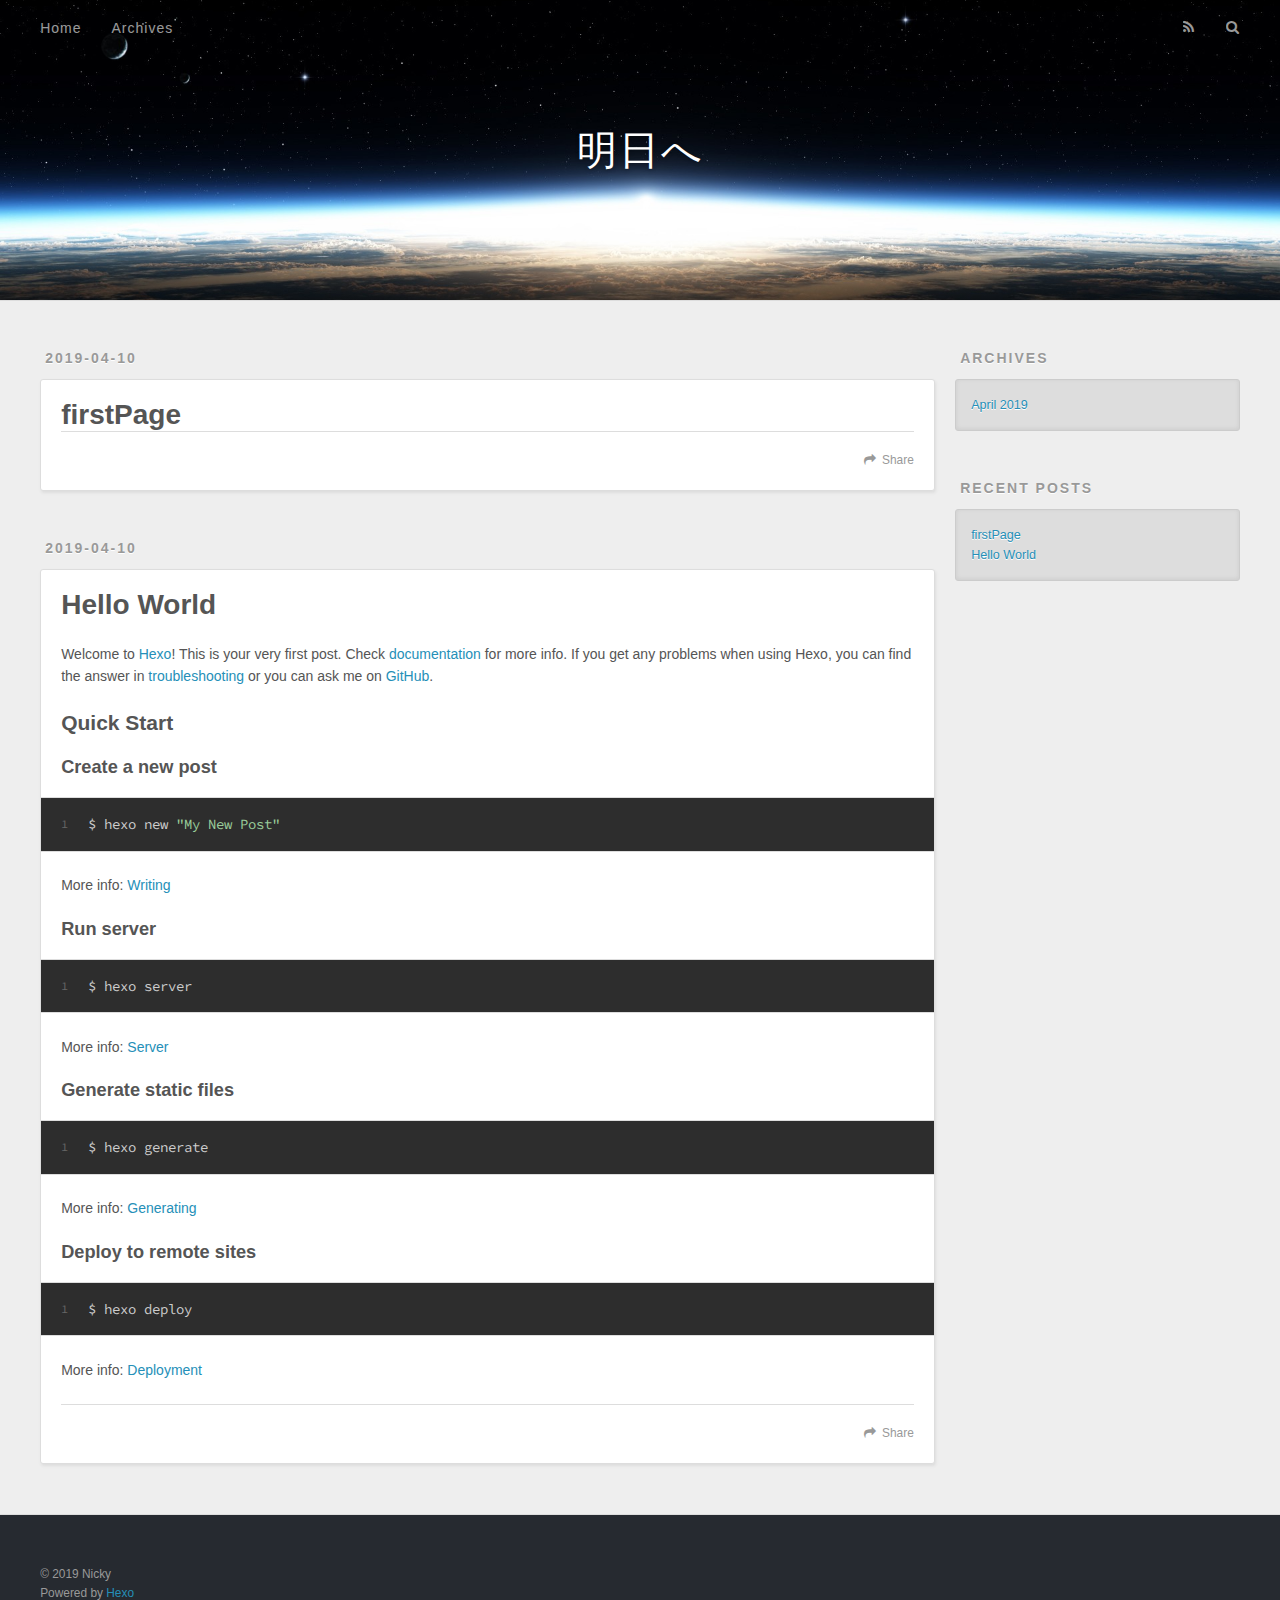
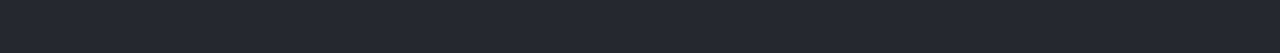
==== index.html @ 5f9d6b25 "Site updated: 2019-04-10 00:26:38" ====
<!DOCTYPE html>
<html>
<head><meta name="generator" content="Hexo 3.8.0">
  <meta charset="utf-8">
  

  
  <title>明日へ</title>
  <meta name="viewport" content="width=device-width, initial-scale=1, maximum-scale=1">
  <meta property="og:type" content="website">
<meta property="og:title" content="明日へ">
<meta property="og:url" content="http://yoursite.com/index.html">
<meta property="og:site_name" content="明日へ">
<meta property="og:locale" content="default">
<meta name="twitter:card" content="summary">
<meta name="twitter:title" content="明日へ">
  
    <link rel="alternate" href="/atom.xml" title="明日へ" type="application/atom+xml">
  
  
    <link rel="icon" href="/favicon.png">
  
  
    <link href="//fonts.googleapis.com/css?family=Source+Code+Pro" rel="stylesheet" type="text/css">
  
  <link rel="stylesheet" href="/css/style.css">
</head>
</html>
<body>
  <div id="container">
    <div id="wrap">
      <header id="header">
  <div id="banner"></div>
  <div id="header-outer" class="outer">
    <div id="header-title" class="inner">
      <h1 id="logo-wrap">
        <a href="/" id="logo">明日へ</a>
      </h1>
      
    </div>
    <div id="header-inner" class="inner">
      <nav id="main-nav">
        <a id="main-nav-toggle" class="nav-icon"></a>
        
          <a class="main-nav-link" href="/">Home</a>
        
          <a class="main-nav-link" href="/archives">Archives</a>
        
      </nav>
      <nav id="sub-nav">
        
          <a id="nav-rss-link" class="nav-icon" href="/atom.xml" title="RSS Feed"></a>
        
        <a id="nav-search-btn" class="nav-icon" title="Search"></a>
      </nav>
      <div id="search-form-wrap">
        <form action="//google.com/search" method="get" accept-charset="UTF-8" class="search-form"><input type="search" name="q" class="search-form-input" placeholder="Search"><button type="submit" class="search-form-submit">&#xF002;</button><input type="hidden" name="sitesearch" value="http://yoursite.com"></form>
      </div>
    </div>
  </div>
</header>
      <div class="outer">
        <section id="main">
  
    <article id="post-firstPage" class="article article-type-post" itemscope itemprop="blogPost">
  <div class="article-meta">
    <a href="/2019/04/10/firstPage/" class="article-date">
  <time datetime="2019-04-09T16:23:48.000Z" itemprop="datePublished">2019-04-10</time>
</a>
    
  </div>
  <div class="article-inner">
    
    
      <header class="article-header">
        
  
    <h1 itemprop="name">
      <a class="article-title" href="/2019/04/10/firstPage/">firstPage</a>
    </h1>
  

      </header>
    
    <div class="article-entry" itemprop="articleBody">
      
        
      
    </div>
    <footer class="article-footer">
      <a data-url="http://yoursite.com/2019/04/10/firstPage/" data-id="cju9zvm4x0001ecv8kbszjgfa" class="article-share-link">Share</a>
      
      
    </footer>
  </div>
  
</article>


  
    <article id="post-hello-world" class="article article-type-post" itemscope itemprop="blogPost">
  <div class="article-meta">
    <a href="/2019/04/10/hello-world/" class="article-date">
  <time datetime="2019-04-09T16:16:48.020Z" itemprop="datePublished">2019-04-10</time>
</a>
    
  </div>
  <div class="article-inner">
    
    
      <header class="article-header">
        
  
    <h1 itemprop="name">
      <a class="article-title" href="/2019/04/10/hello-world/">Hello World</a>
    </h1>
  

      </header>
    
    <div class="article-entry" itemprop="articleBody">
      
        <p>Welcome to <a href="https://hexo.io/" target="_blank" rel="noopener">Hexo</a>! This is your very first post. Check <a href="https://hexo.io/docs/" target="_blank" rel="noopener">documentation</a> for more info. If you get any problems when using Hexo, you can find the answer in <a href="https://hexo.io/docs/troubleshooting.html" target="_blank" rel="noopener">troubleshooting</a> or you can ask me on <a href="https://github.com/hexojs/hexo/issues" target="_blank" rel="noopener">GitHub</a>.</p>
<h2 id="Quick-Start"><a href="#Quick-Start" class="headerlink" title="Quick Start"></a>Quick Start</h2><h3 id="Create-a-new-post"><a href="#Create-a-new-post" class="headerlink" title="Create a new post"></a>Create a new post</h3><figure class="highlight bash"><table><tr><td class="gutter"><pre><span class="line">1</span><br></pre></td><td class="code"><pre><span class="line">$ hexo new <span class="string">"My New Post"</span></span><br></pre></td></tr></table></figure>
<p>More info: <a href="https://hexo.io/docs/writing.html" target="_blank" rel="noopener">Writing</a></p>
<h3 id="Run-server"><a href="#Run-server" class="headerlink" title="Run server"></a>Run server</h3><figure class="highlight bash"><table><tr><td class="gutter"><pre><span class="line">1</span><br></pre></td><td class="code"><pre><span class="line">$ hexo server</span><br></pre></td></tr></table></figure>
<p>More info: <a href="https://hexo.io/docs/server.html" target="_blank" rel="noopener">Server</a></p>
<h3 id="Generate-static-files"><a href="#Generate-static-files" class="headerlink" title="Generate static files"></a>Generate static files</h3><figure class="highlight bash"><table><tr><td class="gutter"><pre><span class="line">1</span><br></pre></td><td class="code"><pre><span class="line">$ hexo generate</span><br></pre></td></tr></table></figure>
<p>More info: <a href="https://hexo.io/docs/generating.html" target="_blank" rel="noopener">Generating</a></p>
<h3 id="Deploy-to-remote-sites"><a href="#Deploy-to-remote-sites" class="headerlink" title="Deploy to remote sites"></a>Deploy to remote sites</h3><figure class="highlight bash"><table><tr><td class="gutter"><pre><span class="line">1</span><br></pre></td><td class="code"><pre><span class="line">$ hexo deploy</span><br></pre></td></tr></table></figure>
<p>More info: <a href="https://hexo.io/docs/deployment.html" target="_blank" rel="noopener">Deployment</a></p>

      
    </div>
    <footer class="article-footer">
      <a data-url="http://yoursite.com/2019/04/10/hello-world/" data-id="cju9zvm4m0000ecv8m8qk3xy0" class="article-share-link">Share</a>
      
      
    </footer>
  </div>
  
</article>


  


</section>
        
          <aside id="sidebar">
  
    

  
    

  
    
  
    
  <div class="widget-wrap">
    <h3 class="widget-title">Archives</h3>
    <div class="widget">
      <ul class="archive-list"><li class="archive-list-item"><a class="archive-list-link" href="/archives/2019/04/">April 2019</a></li></ul>
    </div>
  </div>


  
    
  <div class="widget-wrap">
    <h3 class="widget-title">Recent Posts</h3>
    <div class="widget">
      <ul>
        
          <li>
            <a href="/2019/04/10/firstPage/">firstPage</a>
          </li>
        
          <li>
            <a href="/2019/04/10/hello-world/">Hello World</a>
          </li>
        
      </ul>
    </div>
  </div>

  
</aside>
        
      </div>
      <footer id="footer">
  
  <div class="outer">
    <div id="footer-info" class="inner">
      &copy; 2019 Nicky<br>
      Powered by <a href="http://hexo.io/" target="_blank">Hexo</a>
    </div>
  </div>
</footer>
    </div>
    <nav id="mobile-nav">
  
    <a href="/" class="mobile-nav-link">Home</a>
  
    <a href="/archives" class="mobile-nav-link">Archives</a>
  
</nav>
    

<script src="//ajax.googleapis.com/ajax/libs/jquery/2.0.3/jquery.min.js"></script>


  <link rel="stylesheet" href="/fancybox/jquery.fancybox.css">
  <script src="/fancybox/jquery.fancybox.pack.js"></script>


<script src="/js/script.js"></script>



  </div>
</body>
</html>
---- css/style.css ----
body {
  width: 100%;
}
body:before,
body:after {
  content: "";
  display: table;
}
body:after {
  clear: both;
}
html,
body,
div,
span,
applet,
object,
iframe,
h1,
h2,
h3,
h4,
h5,
h6,
p,
blockquote,
pre,
a,
abbr,
acronym,
address,
big,
cite,
code,
del,
dfn,
em,
img,
ins,
kbd,
q,
s,
samp,
small,
strike,
strong,
sub,
sup,
tt,
var,
dl,
dt,
dd,
ol,
ul,
li,
fieldset,
form,
label,
legend,
table,
caption,
tbody,
tfoot,
thead,
tr,
th,
td {
  margin: 0;
  padding: 0;
  border: 0;
  outline: 0;
  font-weight: inherit;
  font-style: inherit;
  font-family: inherit;
  font-size: 100%;
  vertical-align: baseline;
}
body {
  line-height: 1;
  color: #000;
  background: #fff;
}
ol,
ul {
  list-style: none;
}
table {
  border-collapse: separate;
  border-spacing: 0;
  vertical-align: middle;
}
caption,
th,
td {
  text-align: left;
  font-weight: normal;
  vertical-align: middle;
}
a img {
  border: none;
}
input,
button {
  margin: 0;
  padding: 0;
}
input::-moz-focus-inner,
button::-moz-focus-inner {
  border: 0;
  padding: 0;
}
@font-face {
  font-family: FontAwesome;
  font-style: normal;
  font-weight: normal;
  src: url("fonts/fontawesome-webfont.eot?v=#4.0.3");
  src: url("fonts/fontawesome-webfont.eot?#iefix&v=#4.0.3") format("embedded-opentype"), url("fonts/fontawesome-webfont.woff?v=#4.0.3") format("woff"), url("fonts/fontawesome-webfont.ttf?v=#4.0.3") format("truetype"), url("fonts/fontawesome-webfont.svg#fontawesomeregular?v=#4.0.3") format("svg");
}
html,
body,
#container {
  height: 100%;
}
body {
  background: #eee;
  font: 14px -apple-system, BlinkMacSystemFont, "Segoe UI", "Roboto", "Oxygen", "Ubuntu", "Cantarell", "Fira Sans", "Droid Sans", "Helvetica Neue", sans-serif;
  -webkit-text-size-adjust: 100%;
}
.outer {
  max-width: 1220px;
  margin: 0 auto;
  padding: 0 20px;
}
.outer:before,
.outer:after {
  content: "";
  display: table;
}
.outer:after {
  clear: both;
}
.inner {
  display: inline;
  float: left;
  width: 98.33333333333333%;
  margin: 0 0.833333333333333%;
}
.left,
.alignleft {
  float: left;
}
.right,
.alignright {
  float: right;
}
.clear {
  clear: both;
}
#container {
  position: relative;
}
.mobile-nav-on {
  overflow: hidden;
}
#wrap {
  height: 100%;
  width: 100%;
  position: absolute;
  top: 0;
  left: 0;
  -webkit-transition: 0.2s ease-out;
  -moz-transition: 0.2s ease-out;
  -ms-transition: 0.2s ease-out;
  transition: 0.2s ease-out;
  z-index: 1;
  background: #eee;
}
.mobile-nav-on #wrap {
  left: 280px;
}
@media screen and (min-width: 768px) {
  #main {
    display: inline;
    float: left;
    width: 73.33333333333333%;
    margin: 0 0.833333333333333%;
  }
}
.article-date,
.article-category-link,
.archive-year,
.widget-title {
  text-decoration: none;
  text-transform: uppercase;
  letter-spacing: 2px;
  color: #999;
  margin-bottom: 1em;
  margin-left: 5px;
  line-height: 1em;
  text-shadow: 0 1px #fff;
  font-weight: bold;
}
.article-inner,
.archive-article-inner {
  background: #fff;
  -webkit-box-shadow: 1px 2px 3px #ddd;
  box-shadow: 1px 2px 3px #ddd;
  border: 1px solid #ddd;
  border-radius: 3px;
}
.article-entry h1,
.widget h1 {
  font-size: 2em;
}
.article-entry h2,
.widget h2 {
  font-size: 1.5em;
}
.article-entry h3,
.widget h3 {
  font-size: 1.3em;
}
.article-entry h4,
.widget h4 {
  font-size: 1.2em;
}
.article-entry h5,
.widget h5 {
  font-size: 1em;
}
.article-entry h6,
.widget h6 {
  font-size: 1em;
  color: #999;
}
.article-entry hr,
.widget hr {
  border: 1px dashed #ddd;
}
.article-entry strong,
.widget strong {
  font-weight: bold;
}
.article-entry em,
.widget em,
.article-entry cite,
.widget cite {
  font-style: italic;
}
.article-entry sup,
.widget sup,
.article-entry sub,
.widget sub {
  font-size: 0.75em;
  line-height: 0;
  position: relative;
  vertical-align: baseline;
}
.article-entry sup,
.widget sup {
  top: -0.5em;
}
.article-entry sub,
.widget sub {
  bottom: -0.2em;
}
.article-entry small,
.widget small {
  font-size: 0.85em;
}
.article-entry acronym,
.widget acronym,
.article-entry abbr,
.widget abbr {
  border-bottom: 1px dotted;
}
.article-entry ul,
.widget ul,
.article-entry ol,
.widget ol,
.article-entry dl,
.widget dl {
  margin: 0 20px;
  line-height: 1.6em;
}
.article-entry ul ul,
.widget ul ul,
.article-entry ol ul,
.widget ol ul,
.article-entry ul ol,
.widget ul ol,
.article-entry ol ol,
.widget ol ol {
  margin-top: 0;
  margin-bottom: 0;
}
.article-entry ul,
.widget ul {
  list-style: disc;
}
.article-entry ol,
.widget ol {
  list-style: decimal;
}
.article-entry dt,
.widget dt {
  font-weight: bold;
}
#header {
  height: 300px;
  position: relative;
  border-bottom: 1px solid #ddd;
}
#header:before,
#header:after {
  content: "";
  position: absolute;
  left: 0;
  right: 0;
  height: 40px;
}
#header:before {
  top: 0;
  background: -webkit-linear-gradient(rgba(0,0,0,0.2), transparent);
  background: -moz-linear-gradient(rgba(0,0,0,0.2), transparent);
  background: -ms-linear-gradient(rgba(0,0,0,0.2), transparent);
  background: linear-gradient(rgba(0,0,0,0.2), transparent);
}
#header:after {
  bottom: 0;
  background: -webkit-linear-gradient(transparent, rgba(0,0,0,0.2));
  background: -moz-linear-gradient(transparent, rgba(0,0,0,0.2));
  background: -ms-linear-gradient(transparent, rgba(0,0,0,0.2));
  background: linear-gradient(transparent, rgba(0,0,0,0.2));
}
#header-outer {
  height: 100%;
  position: relative;
}
#header-inner {
  position: relative;
  overflow: hidden;
}
#banner {
  position: absolute;
  top: 0;
  left: 0;
  width: 100%;
  height: 100%;
  background: url("images/banner.jpg") center #000;
  -webkit-background-size: cover;
  -moz-background-size: cover;
  background-size: cover;
  z-index: -1;
}
#header-title {
  text-align: center;
  height: 40px;
  position: absolute;
  top: 50%;
  left: 0;
  margin-top: -20px;
}
#logo,
#subtitle {
  text-decoration: none;
  color: #fff;
  font-weight: 300;
  text-shadow: 0 1px 4px rgba(0,0,0,0.3);
}
#logo {
  font-size: 40px;
  line-height: 40px;
  letter-spacing: 2px;
}
#subtitle {
  font-size: 16px;
  line-height: 16px;
  letter-spacing: 1px;
}
#subtitle-wrap {
  margin-top: 16px;
}
#main-nav {
  float: left;
  margin-left: -15px;
}
.nav-icon,
.main-nav-link {
  float: left;
  color: #fff;
  opacity: 0.6;
  text-decoration: none;
  text-shadow: 0 1px rgba(0,0,0,0.2);
  -webkit-transition: opacity 0.2s;
  -moz-transition: opacity 0.2s;
  -ms-transition: opacity 0.2s;
  transition: opacity 0.2s;
  display: block;
  padding: 20px 15px;
}
.nav-icon:hover,
.main-nav-link:hover {
  opacity: 1;
}
.nav-icon {
  font-family: FontAwesome;
  text-align: center;
  font-size: 14px;
  width: 14px;
  height: 14px;
  padding: 20px 15px;
  position: relative;
  cursor: pointer;
}
.main-nav-link {
  font-weight: 300;
  letter-spacing: 1px;
}
@media screen and (max-width: 479px) {
  .main-nav-link {
    display: none;
  }
}
#main-nav-toggle {
  display: none;
}
#main-nav-toggle:before {
  content: "\f0c9";
}
@media screen and (max-width: 479px) {
  #main-nav-toggle {
    display: block;
  }
}
#sub-nav {
  float: right;
  margin-right: -15px;
}
#nav-rss-link:before {
  content: "\f09e";
}
#nav-search-btn:before {
  content: "\f002";
}
#search-form-wrap {
  position: absolute;
  top: 15px;
  width: 150px;
  height: 30px;
  right: -150px;
  opacity: 0;
  -webkit-transition: 0.2s ease-out;
  -moz-transition: 0.2s ease-out;
  -ms-transition: 0.2s ease-out;
  transition: 0.2s ease-out;
}
#search-form-wrap.on {
  opacity: 1;
  right: 0;
}
@media screen and (max-width: 479px) {
  #search-form-wrap {
    width: 100%;
    right: -100%;
  }
}
.search-form {
  position: absolute;
  top: 0;
  left: 0;
  right: 0;
  background: #fff;
  padding: 5px 15px;
  border-radius: 15px;
  -webkit-box-shadow: 0 0 10px rgba(0,0,0,0.3);
  box-shadow: 0 0 10px rgba(0,0,0,0.3);
}
.search-form-input {
  border: none;
  background: none;
  color: #555;
  width: 100%;
  font: 13px -apple-system, BlinkMacSystemFont, "Segoe UI", "Roboto", "Oxygen", "Ubuntu", "Cantarell", "Fira Sans", "Droid Sans", "Helvetica Neue", sans-serif;
  outline: none;
}
.search-form-input::-webkit-search-results-decoration,
.search-form-input::-webkit-search-cancel-button {
  -webkit-appearance: none;
}
.search-form-submit {
  position: absolute;
  top: 50%;
  right: 10px;
  margin-top: -7px;
  font: 13px FontAwesome;
  border: none;
  background: none;
  color: #bbb;
  cursor: pointer;
}
.search-form-submit:hover,
.search-form-submit:focus {
  color: #777;
}
.article {
  margin: 50px 0;
}
.article-inner {
  overflow: hidden;
}
.article-meta:before,
.article-meta:after {
  content: "";
  display: table;
}
.article-meta:after {
  clear: both;
}
.article-date {
  float: left;
}
.article-category {
  float: left;
  line-height: 1em;
  color: #ccc;
  text-shadow: 0 1px #fff;
  margin-left: 8px;
}
.article-category:before {
  content: "\2022";
}
.article-category-link {
  margin: 0 12px 1em;
}
.article-header {
  padding: 20px 20px 0;
}
.article-title {
  text-decoration: none;
  font-size: 2em;
  font-weight: bold;
  color: #555;
  line-height: 1.1em;
  -webkit-transition: color 0.2s;
  -moz-transition: color 0.2s;
  -ms-transition: color 0.2s;
  transition: color 0.2s;
}
a.article-title:hover {
  color: #258fb8;
}
.article-entry {
  color: #555;
  padding: 0 20px;
}
.article-entry:before,
.article-entry:after {
  content: "";
  display: table;
}
.article-entry:after {
  clear: both;
}
.article-entry p,
.article-entry table {
  line-height: 1.6em;
  margin: 1.6em 0;
}
.article-entry h1,
.article-entry h2,
.article-entry h3,
.article-entry h4,
.article-entry h5,
.article-entry h6 {
  font-weight: bold;
}
.article-entry h1,
.article-entry h2,
.article-entry h3,
.article-entry h4,
.article-entry h5,
.article-entry h6 {
  line-height: 1.1em;
  margin: 1.1em 0;
}
.article-entry a {
  color: #258fb8;
  text-decoration: none;
}
.article-entry a:hover {
  text-decoration: underline;
}
.article-entry ul,
.article-entry ol,
.article-entry dl {
  margin-top: 1.6em;
  margin-bottom: 1.6em;
}
.article-entry img,
.article-entry video {
  max-width: 100%;
  height: auto;
  display: block;
  margin: auto;
}
.article-entry iframe {
  border: none;
}
.article-entry table {
  width: 100%;
  border-collapse: collapse;
  border-spacing: 0;
}
.article-entry th {
  font-weight: bold;
  border-bottom: 3px solid #ddd;
  padding-bottom: 0.5em;
}
.article-entry td {
  border-bottom: 1px solid #ddd;
  padding: 10px 0;
}
.article-entry blockquote {
  font-family: Georgia, "Times New Roman", serif;
  font-size: 1.4em;
  margin: 1.6em 20px;
  text-align: center;
}
.article-entry blockquote footer {
  font-size: 14px;
  margin: 1.6em 0;
  font-family: -apple-system, BlinkMacSystemFont, "Segoe UI", "Roboto", "Oxygen", "Ubuntu", "Cantarell", "Fira Sans", "Droid Sans", "Helvetica Neue", sans-serif;
}
.article-entry blockquote footer cite:before {
  content: "—";
  padding: 0 0.5em;
}
.article-entry .pullquote {
  text-align: left;
  width: 45%;
  margin: 0;
}
.article-entry .pullquote.left {
  margin-left: 0.5em;
  margin-right: 1em;
}
.article-entry .pullquote.right {
  margin-right: 0.5em;
  margin-left: 1em;
}
.article-entry .caption {
  color: #999;
  display: block;
  font-size: 0.9em;
  margin-top: 0.5em;
  position: relative;
  text-align: center;
}
.article-entry .video-container {
  position: relative;
  padding-top: 56.25%;
  height: 0;
  overflow: hidden;
}
.article-entry .video-container iframe,
.article-entry .video-container object,
.article-entry .video-container embed {
  position: absolute;
  top: 0;
  left: 0;
  width: 100%;
  height: 100%;
  margin-top: 0;
}
.article-more-link a {
  display: inline-block;
  line-height: 1em;
  padding: 6px 15px;
  border-radius: 15px;
  background: #eee;
  color: #999;
  text-shadow: 0 1px #fff;
  text-decoration: none;
}
.article-more-link a:hover {
  background: #258fb8;
  color: #fff;
  text-decoration: none;
  text-shadow: 0 1px #1e7293;
}
.article-footer {
  font-size: 0.85em;
  line-height: 1.6em;
  border-top: 1px solid #ddd;
  padding-top: 1.6em;
  margin: 0 20px 20px;
}
.article-footer:before,
.article-footer:after {
  content: "";
  display: table;
}
.article-footer:after {
  clear: both;
}
.article-footer a {
  color: #999;
  text-decoration: none;
}
.article-footer a:hover {
  color: #555;
}
.article-tag-list-item {
  float: left;
  margin-right: 10px;
}
.article-tag-list-link:before {
  content: "#";
}
.article-comment-link {
  float: right;
}
.article-comment-link:before {
  content: "\f075";
  font-family: FontAwesome;
  padding-right: 8px;
}
.article-share-link {
  cursor: pointer;
  float: right;
  margin-left: 20px;
}
.article-share-link:before {
  content: "\f064";
  font-family: FontAwesome;
  padding-right: 6px;
}
#article-nav {
  position: relative;
}
#article-nav:before,
#article-nav:after {
  content: "";
  display: table;
}
#article-nav:after {
  clear: both;
}
@media screen and (min-width: 768px) {
  #article-nav {
    margin: 50px 0;
  }
  #article-nav:before {
    width: 8px;
    height: 8px;
    position: absolute;
    top: 50%;
    left: 50%;
    margin-top: -4px;
    margin-left: -4px;
    content: "";
    border-radius: 50%;
    background: #ddd;
    -webkit-box-shadow: 0 1px 2px #fff;
    box-shadow: 0 1px 2px #fff;
  }
}
.article-nav-link-wrap {
  text-decoration: none;
  text-shadow: 0 1px #fff;
  color: #999;
  -webkit-box-sizing: border-box;
  -moz-box-sizing: border-box;
  box-sizing: border-box;
  margin-top: 50px;
  text-align: center;
  display: block;
}
.article-nav-link-wrap:hover {
  color: #555;
}
@media screen and (min-width: 768px) {
  .article-nav-link-wrap {
    width: 50%;
    margin-top: 0;
  }
}
@media screen and (min-width: 768px) {
  #article-nav-newer {
    float: left;
    text-align: right;
    padding-right: 20px;
  }
}
@media screen and (min-width: 768px) {
  #article-nav-older {
    float: right;
    text-align: left;
    padding-left: 20px;
  }
}
.article-nav-caption {
  text-transform: uppercase;
  letter-spacing: 2px;
  color: #ddd;
  line-height: 1em;
  font-weight: bold;
}
#article-nav-newer .article-nav-caption {
  margin-right: -2px;
}
.article-nav-title {
  font-size: 0.85em;
  line-height: 1.6em;
  margin-top: 0.5em;
}
.article-share-box {
  position: absolute;
  display: none;
  background: #fff;
  -webkit-box-shadow: 1px 2px 10px rgba(0,0,0,0.2);
  box-shadow: 1px 2px 10px rgba(0,0,0,0.2);
  border-radius: 3px;
  margin-left: -145px;
  overflow: hidden;
  z-index: 1;
}
.article-share-box.on {
  display: block;
}
.article-share-input {
  width: 100%;
  background: none;
  -webkit-box-sizing: border-box;
  -moz-box-sizing: border-box;
  box-sizing: border-box;
  font: 14px -apple-system, BlinkMacSystemFont, "Segoe UI", "Roboto", "Oxygen", "Ubuntu", "Cantarell", "Fira Sans", "Droid Sans", "Helvetica Neue", sans-serif;
  padding: 0 15px;
  color: #555;
  outline: none;
  border: 1px solid #ddd;
  border-radius: 3px 3px 0 0;
  height: 36px;
  line-height: 36px;
}
.article-share-links {
  background: #eee;
}
.article-share-links:before,
.article-share-links:after {
  content: "";
  display: table;
}
.article-share-links:after {
  clear: both;
}
.article-share-twitter,
.article-share-facebook,
.article-share-pinterest,
.article-share-google {
  width: 50px;
  height: 36px;
  display: block;
  float: left;
  position: relative;
  color: #999;
  text-shadow: 0 1px #fff;
}
.article-share-twitter:before,
.article-share-facebook:before,
.article-share-pinterest:before,
.article-share-google:before {
  font-size: 20px;
  font-family: FontAwesome;
  width: 20px;
  height: 20px;
  position: absolute;
  top: 50%;
  left: 50%;
  margin-top: -10px;
  margin-left: -10px;
  text-align: center;
}
.article-share-twitter:hover,
.article-share-facebook:hover,
.article-share-pinterest:hover,
.article-share-google:hover {
  color: #fff;
}
.article-share-twitter:before {
  content: "\f099";
}
.article-share-twitter:hover {
  background: #00aced;
  text-shadow: 0 1px #008abe;
}
.article-share-facebook:before {
  content: "\f09a";
}
.article-share-facebook:hover {
  background: #3b5998;
  text-shadow: 0 1px #2f477a;
}
.article-share-pinterest:before {
  content: "\f0d2";
}
.article-share-pinterest:hover {
  background: #cb2027;
  text-shadow: 0 1px #a21a1f;
}
.article-share-google:before {
  content: "\f0d5";
}
.article-share-google:hover {
  background: #dd4b39;
  text-shadow: 0 1px #be3221;
}
.article-gallery {
  background: #000;
  position: relative;
}
.article-gallery-photos {
  position: relative;
  overflow: hidden;
}
.article-gallery-img {
  display: none;
  max-width: 100%;
}
.article-gallery-img:first-child {
  display: block;
}
.article-gallery-img.loaded {
  position: absolute;
  display: block;
}
.article-gallery-img img {
  display: block;
  max-width: 100%;
  margin: 0 auto;
}
#comments {
  background: #fff;
  -webkit-box-shadow: 1px 2px 3px #ddd;
  box-shadow: 1px 2px 3px #ddd;
  padding: 20px;
  border: 1px solid #ddd;
  border-radius: 3px;
  margin: 50px 0;
}
#comments a {
  color: #258fb8;
}
.archives-wrap {
  margin: 50px 0;
}
.archives:before,
.archives:after {
  content: "";
  display: table;
}
.archives:after {
  clear: both;
}
.archive-year-wrap {
  margin-bottom: 1em;
}
.archives {
  -webkit-column-gap: 10px;
  -moz-column-gap: 10px;
  column-gap: 10px;
}
@media screen and (min-width: 480px) and (max-width: 767px) {
  .archives {
    -webkit-column-count: 2;
    -moz-column-count: 2;
    column-count: 2;
  }
}
@media screen and (min-width: 768px) {
  .archives {
    -webkit-column-count: 3;
    -moz-column-count: 3;
    column-count: 3;
  }
}
.archive-article {
  -webkit-column-break-inside: avoid;
  page-break-inside: avoid;
  overflow: hidden;
  break-inside: avoid-column;
}
.archive-article-inner {
  padding: 10px;
  margin-bottom: 15px;
}
.archive-article-title {
  text-decoration: none;
  font-weight: bold;
  color: #555;
  -webkit-transition: color 0.2s;
  -moz-transition: color 0.2s;
  -ms-transition: color 0.2s;
  transition: color 0.2s;
  line-height: 1.6em;
}
.archive-article-title:hover {
  color: #258fb8;
}
.archive-article-footer {
  margin-top: 1em;
}
.archive-article-date {
  color: #999;
  text-decoration: none;
  font-size: 0.85em;
  line-height: 1em;
  margin-bottom: 0.5em;
  display: block;
}
#page-nav {
  margin: 50px auto;
  background: #fff;
  -webkit-box-shadow: 1px 2px 3px #ddd;
  box-shadow: 1px 2px 3px #ddd;
  border: 1px solid #ddd;
  border-radius: 3px;
  text-align: center;
  color: #999;
  overflow: hidden;
}
#page-nav:before,
#page-nav:after {
  content: "";
  display: table;
}
#page-nav:after {
  clear: both;
}
#page-nav a,
#page-nav span {
  padding: 10px 20px;
  line-height: 1;
  height: 2ex;
}
#page-nav a {
  color: #999;
  text-decoration: none;
}
#page-nav a:hover {
  background: #999;
  color: #fff;
}
#page-nav .prev {
  float: left;
}
#page-nav .next {
  float: right;
}
#page-nav .page-number {
  display: inline-block;
}
@media screen and (max-width: 479px) {
  #page-nav .page-number {
    display: none;
  }
}
#page-nav .current {
  color: #555;
  font-weight: bold;
}
#page-nav .space {
  color: #ddd;
}
#footer {
  background: #262a30;
  padding: 50px 0;
  border-top: 1px solid #ddd;
  color: #999;
}
#footer a {
  color: #258fb8;
  text-decoration: none;
}
#footer a:hover {
  text-decoration: underline;
}
#footer-info {
  line-height: 1.6em;
  font-size: 0.85em;
}
.article-entry pre,
.article-entry .highlight {
  background: #2d2d2d;
  margin: 0 -20px;
  padding: 15px 20px;
  border-style: solid;
  border-color: #ddd;
  border-width: 1px 0;
  overflow: auto;
  color: #ccc;
  line-height: 22.400000000000002px;
}
.article-entry .highlight .gutter pre,
.article-entry .gist .gist-file .gist-data .line-numbers {
  color: #666;
  font-size: 0.85em;
}
.article-entry pre,
.article-entry code {
  font-family: "Source Code Pro", Consolas, Monaco, Menlo, Consolas, monospace;
}
.article-entry code {
  background: #eee;
  text-shadow: 0 1px #fff;
  padding: 0 0.3em;
}
.article-entry pre code {
  background: none;
  text-shadow: none;
  padding: 0;
}
.article-entry .highlight pre {
  border: none;
  margin: 0;
  padding: 0;
}
.article-entry .highlight table {
  margin: 0;
  width: auto;
}
.article-entry .highlight td {
  border: none;
  padding: 0;
}
.article-entry .highlight figcaption {
  font-size: 0.85em;
  color: #999;
  line-height: 1em;
  margin-bottom: 1em;
}
.article-entry .highlight figcaption:before,
.article-entry .highlight figcaption:after {
  content: "";
  display: table;
}
.article-entry .highlight figcaption:after {
  clear: both;
}
.article-entry .highlight figcaption a {
  float: right;
}
.article-entry .highlight .gutter pre {
  text-align: right;
  padding-right: 20px;
}
.article-entry .highlight .line {
  height: 22.400000000000002px;
}
.article-entry .highlight .line.marked {
  background: #515151;
}
.article-entry .gist {
  margin: 0 -20px;
  border-style: solid;
  border-color: #ddd;
  border-width: 1px 0;
  background: #2d2d2d;
  padding: 15px 20px 15px 0;
}
.article-entry .gist .gist-file {
  border: none;
  font-family: "Source Code Pro", Consolas, Monaco, Menlo, Consolas, monospace;
  margin: 0;
}
.article-entry .gist .gist-file .gist-data {
  background: none;
  border: none;
}
.article-entry .gist .gist-file .gist-data .line-numbers {
  background: none;
  border: none;
  padding: 0 20px 0 0;
}
.article-entry .gist .gist-file .gist-data .line-data {
  padding: 0 !important;
}
.article-entry .gist .gist-file .highlight {
  margin: 0;
  padding: 0;
  border: none;
}
.article-entry .gist .gist-file .gist-meta {
  background: #2d2d2d;
  color: #999;
  font: 0.85em -apple-system, BlinkMacSystemFont, "Segoe UI", "Roboto", "Oxygen", "Ubuntu", "Cantarell", "Fira Sans", "Droid Sans", "Helvetica Neue", sans-serif;
  text-shadow: 0 0;
  padding: 0;
  margin-top: 1em;
  margin-left: 20px;
}
.article-entry .gist .gist-file .gist-meta a {
  color: #258fb8;
  font-weight: normal;
}
.article-entry .gist .gist-file .gist-meta a:hover {
  text-decoration: underline;
}
pre .comment,
pre .title {
  color: #999;
}
pre .variable,
pre .attribute,
pre .tag,
pre .regexp,
pre .ruby .constant,
pre .xml .tag .title,
pre .xml .pi,
pre .xml .doctype,
pre .html .doctype,
pre .css .id,
pre .css .class,
pre .css .pseudo {
  color: #f2777a;
}
pre .number,
pre .preprocessor,
pre .built_in,
pre .literal,
pre .params,
pre .constant {
  color: #f99157;
}
pre .class,
pre .ruby .class .title,
pre .css .rules .attribute {
  color: #9c9;
}
pre .string,
pre .value,
pre .inheritance,
pre .header,
pre .ruby .symbol,
pre .xml .cdata {
  color: #9c9;
}
pre .css .hexcolor {
  color: #6cc;
}
pre .function,
pre .python .decorator,
pre .python .title,
pre .ruby .function .title,
pre .ruby .title .keyword,
pre .perl .sub,
pre .javascript .title,
pre .coffeescript .title {
  color: #69c;
}
pre .keyword,
pre .javascript .function {
  color: #c9c;
}
@media screen and (max-width: 479px) {
  #mobile-nav {
    position: absolute;
    top: 0;
    left: 0;
    width: 280px;
    height: 100%;
    background: #191919;
    border-right: 1px solid #fff;
  }
}
@media screen and (max-width: 479px) {
  .mobile-nav-link {
    display: block;
    color: #999;
    text-decoration: none;
    padding: 15px 20px;
    font-weight: bold;
  }
  .mobile-nav-link:hover {
    color: #fff;
  }
}
@media screen and (min-width: 768px) {
  #sidebar {
    display: inline;
    float: left;
    width: 23.333333333333332%;
    margin: 0 0.833333333333333%;
  }
}
.widget-wrap {
  margin: 50px 0;
}
.widget {
  color: #777;
  text-shadow: 0 1px #fff;
  background: #ddd;
  -webkit-box-shadow: 0 -1px 4px #ccc inset;
  box-shadow: 0 -1px 4px #ccc inset;
  border: 1px solid #ccc;
  padding: 15px;
  border-radius: 3px;
}
.widget a {
  color: #258fb8;
  text-decoration: none;
}
.widget a:hover {
  text-decoration: underline;
}
.widget ul ul,
.widget ol ul,
.widget dl ul,
.widget ul ol,
.widget ol ol,
.widget dl ol,
.widget ul dl,
.widget ol dl,
.widget dl dl {
  margin-left: 15px;
  list-style: disc;
}
.widget {
  line-height: 1.6em;
  word-wrap: break-word;
  font-size: 0.9em;
}
.widget ul,
.widget ol {
  list-style: none;
  margin: 0;
}
.widget ul ul,
.widget ol ul,
.widget ul ol,
.widget ol ol {
  margin: 0 20px;
}
.widget ul ul,
.widget ol ul {
  list-style: disc;
}
.widget ul ol,
.widget ol ol {
  list-style: decimal;
}
.category-list-count,
.tag-list-count,
.archive-list-count {
  padding-left: 5px;
  color: #999;
  font-size: 0.85em;
}
.category-list-count:before,
.tag-list-count:before,
.archive-list-count:before {
  content: "(";
}
.category-list-count:after,
.tag-list-count:after,
.archive-list-count:after {
  content: ")";
}
.tagcloud a {
  margin-right: 5px;
  display: inline-block;
}
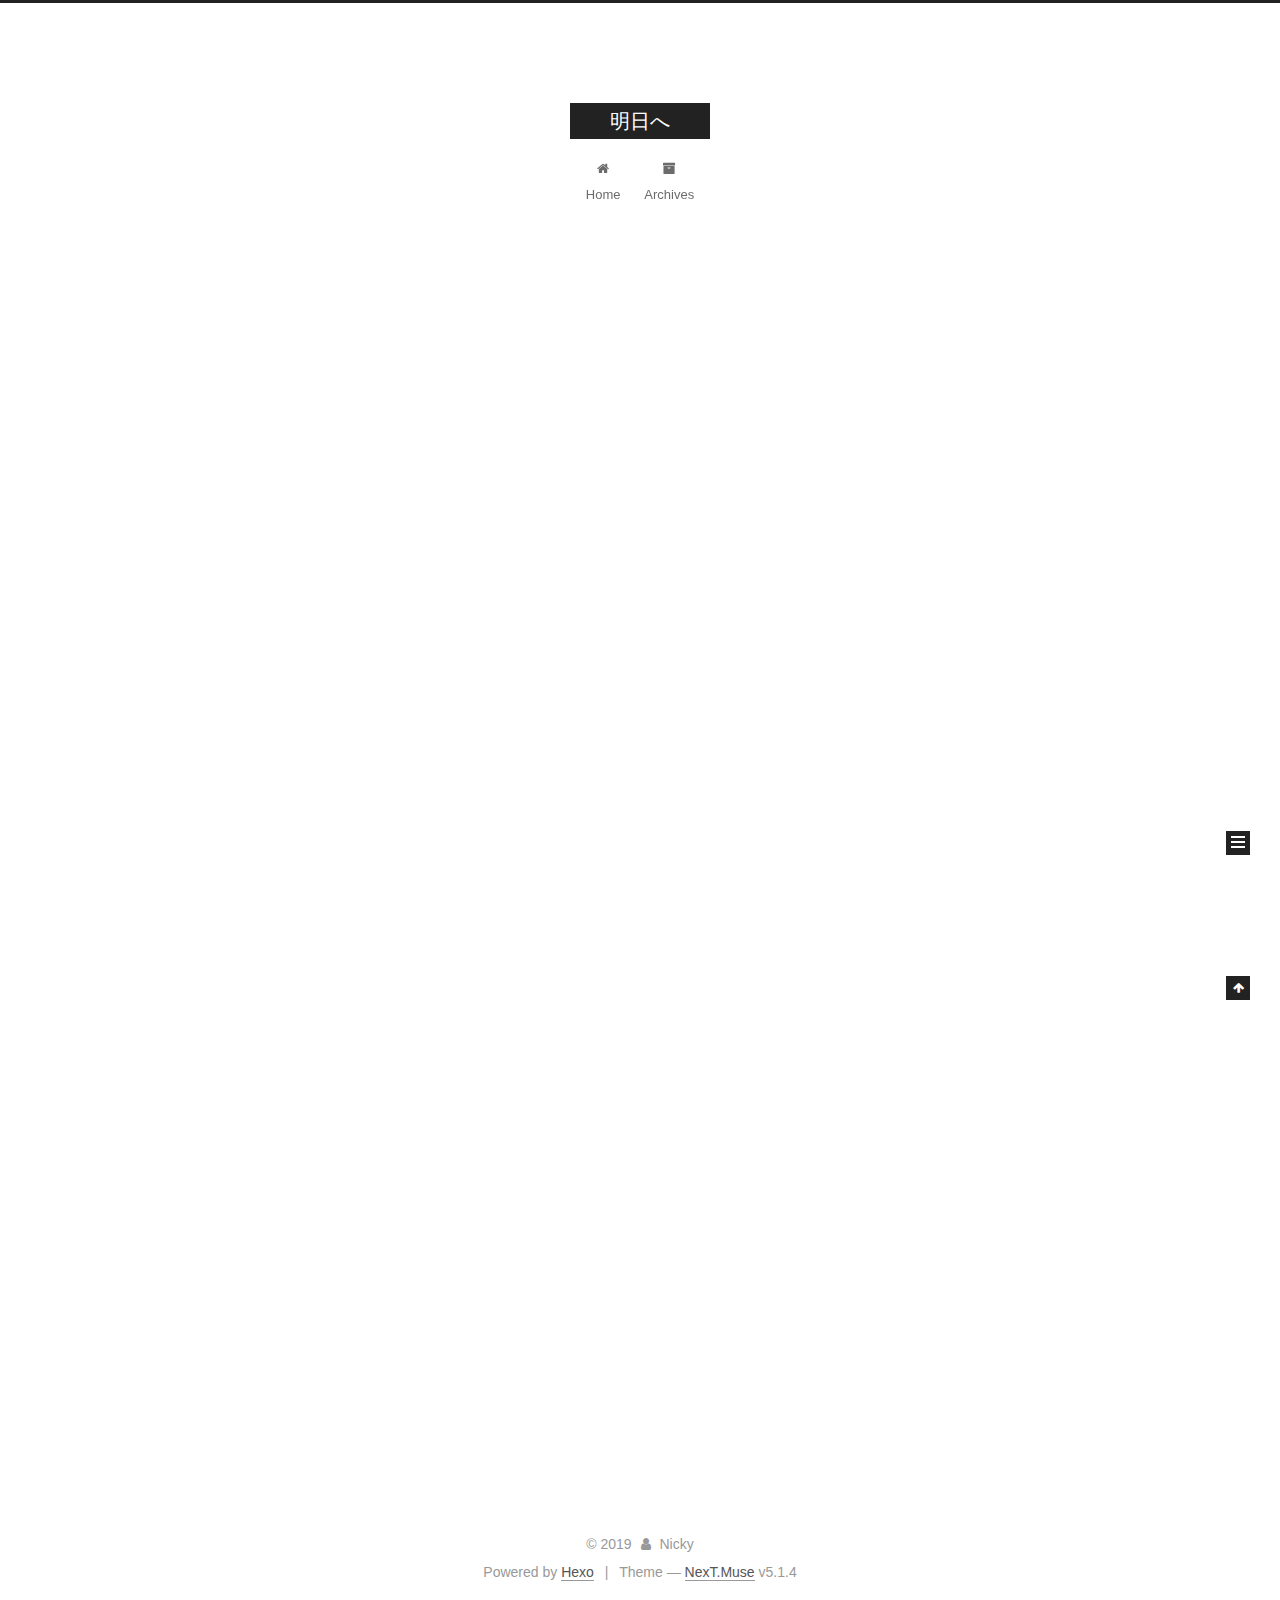
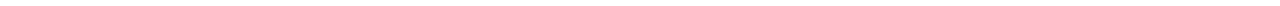
==== commit 2ee9809c: "Site updated: 2019-04-10 00:34:11" ====
--- a/index.html
+++ b/index.html
@@ -1,126 +1,425 @@
 <!DOCTYPE html>
-<html>
+
+
+
+  
+
+
+<html class="theme-next muse use-motion" lang>
 <head><meta name="generator" content="Hexo 3.8.0">
-  <meta charset="utf-8">
-  
-
-  
-  <title>明日へ</title>
-  <meta name="viewport" content="width=device-width, initial-scale=1, maximum-scale=1">
-  <meta property="og:type" content="website">
+  <meta charset="UTF-8">
+<meta http-equiv="X-UA-Compatible" content="IE=edge">
+<meta name="viewport" content="width=device-width, initial-scale=1, maximum-scale=1">
+<meta name="theme-color" content="#222">
+
+
+
+
+
+
+
+
+
+<meta http-equiv="Cache-Control" content="no-transform">
+<meta http-equiv="Cache-Control" content="no-siteapp">
+
+
+
+
+
+
+
+
+
+
+
+
+
+
+
+
+  
+  
+  <link href="/lib/fancybox/source/jquery.fancybox.css?v=2.1.5" rel="stylesheet" type="text/css">
+
+
+
+
+
+
+
+<link href="/lib/font-awesome/css/font-awesome.min.css?v=4.6.2" rel="stylesheet" type="text/css">
+
+<link href="/css/main.css?v=5.1.4" rel="stylesheet" type="text/css">
+
+
+  <link rel="apple-touch-icon" sizes="180x180" href="/images/apple-touch-icon-next.png?v=5.1.4">
+
+
+  <link rel="icon" type="image/png" sizes="32x32" href="/images/favicon-32x32-next.png?v=5.1.4">
+
+
+  <link rel="icon" type="image/png" sizes="16x16" href="/images/favicon-16x16-next.png?v=5.1.4">
+
+
+  <link rel="mask-icon" href="/images/logo.svg?v=5.1.4" color="#222">
+
+
+
+
+
+  <meta name="keywords" content="Hexo, NexT">
+
+
+
+
+
+
+
+
+
+
+<meta property="og:type" content="website">
 <meta property="og:title" content="明日へ">
 <meta property="og:url" content="http://yoursite.com/index.html">
 <meta property="og:site_name" content="明日へ">
 <meta property="og:locale" content="default">
 <meta name="twitter:card" content="summary">
 <meta name="twitter:title" content="明日へ">
-  
-    <link rel="alternate" href="/atom.xml" title="明日へ" type="application/atom+xml">
-  
-  
-    <link rel="icon" href="/favicon.png">
-  
-  
-    <link href="//fonts.googleapis.com/css?family=Source+Code+Pro" rel="stylesheet" type="text/css">
-  
-  <link rel="stylesheet" href="/css/style.css">
+
+
+
+<script type="text/javascript" id="hexo.configurations">
+  var NexT = window.NexT || {};
+  var CONFIG = {
+    root: '/',
+    scheme: 'Muse',
+    version: '5.1.4',
+    sidebar: {"position":"left","display":"post","offset":12,"b2t":false,"scrollpercent":false,"onmobile":false},
+    fancybox: true,
+    tabs: true,
+    motion: {"enable":true,"async":false,"transition":{"post_block":"fadeIn","post_header":"slideDownIn","post_body":"slideDownIn","coll_header":"slideLeftIn","sidebar":"slideUpIn"}},
+    duoshuo: {
+      userId: '0',
+      author: 'Author'
+    },
+    algolia: {
+      applicationID: '',
+      apiKey: '',
+      indexName: '',
+      hits: {"per_page":10},
+      labels: {"input_placeholder":"Search for Posts","hits_empty":"We didn't find any results for the search: ${query}","hits_stats":"${hits} results found in ${time} ms"}
+    }
+  };
+</script>
+
+
+
+  <link rel="canonical" href="http://yoursite.com/">
+
+
+
+
+
+  <title>明日へ</title>
+  
+
+
+
+
+
+
+
+
 </head>
-</html>
-<body>
-  <div id="container">
-    <div id="wrap">
-      <header id="header">
-  <div id="banner"></div>
-  <div id="header-outer" class="outer">
-    <div id="header-title" class="inner">
-      <h1 id="logo-wrap">
-        <a href="/" id="logo">明日へ</a>
-      </h1>
-      
+
+<body itemscope itemtype="http://schema.org/WebPage" lang="default">
+
+  
+  
+    
+  
+
+  <div class="container sidebar-position-left 
+  page-home">
+    <div class="headband"></div>
+
+    <header id="header" class="header" itemscope itemtype="http://schema.org/WPHeader">
+      <div class="header-inner"><div class="site-brand-wrapper">
+  <div class="site-meta ">
+    
+
+    <div class="custom-logo-site-title">
+      <a href="/" class="brand" rel="start">
+        <span class="logo-line-before"><i></i></span>
+        <span class="site-title">明日へ</span>
+        <span class="logo-line-after"><i></i></span>
+      </a>
     </div>
-    <div id="header-inner" class="inner">
-      <nav id="main-nav">
-        <a id="main-nav-toggle" class="nav-icon"></a>
-        
-          <a class="main-nav-link" href="/">Home</a>
-        
-          <a class="main-nav-link" href="/archives">Archives</a>
-        
-      </nav>
-      <nav id="sub-nav">
-        
-          <a id="nav-rss-link" class="nav-icon" href="/atom.xml" title="RSS Feed"></a>
-        
-        <a id="nav-search-btn" class="nav-icon" title="Search"></a>
-      </nav>
-      <div id="search-form-wrap">
-        <form action="//google.com/search" method="get" accept-charset="UTF-8" class="search-form"><input type="search" name="q" class="search-form-input" placeholder="Search"><button type="submit" class="search-form-submit">&#xF002;</button><input type="hidden" name="sitesearch" value="http://yoursite.com"></form>
-      </div>
+      
+        <p class="site-subtitle"></p>
+      
+  </div>
+
+  <div class="site-nav-toggle">
+    <button>
+      <span class="btn-bar"></span>
+      <span class="btn-bar"></span>
+      <span class="btn-bar"></span>
+    </button>
+  </div>
+</div>
+
+<nav class="site-nav">
+  
+
+  
+    <ul id="menu" class="menu">
+      
+        
+        <li class="menu-item menu-item-home">
+          <a href="/" rel="section">
+            
+              <i class="menu-item-icon fa fa-fw fa-home"></i> <br>
+            
+            Home
+          </a>
+        </li>
+      
+        
+        <li class="menu-item menu-item-archives">
+          <a href="/archives/" rel="section">
+            
+              <i class="menu-item-icon fa fa-fw fa-archive"></i> <br>
+            
+            Archives
+          </a>
+        </li>
+      
+
+      
+    </ul>
+  
+
+  
+</nav>
+
+
+
+ </div>
+    </header>
+
+    <main id="main" class="main">
+      <div class="main-inner">
+        <div class="content-wrap">
+          <div id="content" class="content">
+            
+  <section id="posts" class="posts-expand">
+    
+      
+
+  
+
+  
+  
+  
+
+  <article class="post post-type-normal" itemscope itemtype="http://schema.org/Article">
+  
+  
+  
+  <div class="post-block">
+    <link itemprop="mainEntityOfPage" href="http://yoursite.com/2019/04/10/firstPage/">
+
+    <span hidden itemprop="author" itemscope itemtype="http://schema.org/Person">
+      <meta itemprop="name" content="Nicky">
+      <meta itemprop="description" content>
+      <meta itemprop="image" content="/images/avatar.gif">
+    </span>
+
+    <span hidden itemprop="publisher" itemscope itemtype="http://schema.org/Organization">
+      <meta itemprop="name" content="明日へ">
+    </span>
+
+    
+      <header class="post-header">
+
+        
+        
+          <h1 class="post-title" itemprop="name headline">
+                
+                <a class="post-title-link" href="/2019/04/10/firstPage/" itemprop="url">firstPage</a></h1>
+        
+
+        <div class="post-meta">
+          <span class="post-time">
+            
+              <span class="post-meta-item-icon">
+                <i class="fa fa-calendar-o"></i>
+              </span>
+              
+                <span class="post-meta-item-text">Posted on</span>
+              
+              <time title="Post created" itemprop="dateCreated datePublished" datetime="2019-04-10T00:23:48+08:00">
+                2019-04-10
+              </time>
+            
+
+            
+
+            
+          </span>
+
+          
+
+          
+            
+          
+
+          
+          
+
+          
+
+          
+
+          
+
+        </div>
+      </header>
+    
+
+    
+    
+    
+    <div class="post-body" itemprop="articleBody">
+
+      
+      
+
+      
+        
+          
+            
+          
+        
+      
     </div>
-  </div>
-</header>
-      <div class="outer">
-        <section id="main">
-  
-    <article id="post-firstPage" class="article article-type-post" itemscope itemprop="blogPost">
-  <div class="article-meta">
-    <a href="/2019/04/10/firstPage/" class="article-date">
-  <time datetime="2019-04-09T16:23:48.000Z" itemprop="datePublished">2019-04-10</time>
-</a>
-    
-  </div>
-  <div class="article-inner">
-    
-    
-      <header class="article-header">
-        
-  
-    <h1 itemprop="name">
-      <a class="article-title" href="/2019/04/10/firstPage/">firstPage</a>
-    </h1>
-  
-
-      </header>
-    
-    <div class="article-entry" itemprop="articleBody">
-      
-        
-      
-    </div>
-    <footer class="article-footer">
-      <a data-url="http://yoursite.com/2019/04/10/firstPage/" data-id="cju9zvm4x0001ecv8kbszjgfa" class="article-share-link">Share</a>
-      
+    
+    
+    
+
+    
+
+    
+
+    
+
+    <footer class="post-footer">
+      
+
+      
+
+      
+
+      
+      
+        <div class="post-eof"></div>
       
     </footer>
   </div>
   
-</article>
-
-
-  
-    <article id="post-hello-world" class="article article-type-post" itemscope itemprop="blogPost">
-  <div class="article-meta">
-    <a href="/2019/04/10/hello-world/" class="article-date">
-  <time datetime="2019-04-09T16:16:48.020Z" itemprop="datePublished">2019-04-10</time>
-</a>
-    
-  </div>
-  <div class="article-inner">
-    
-    
-      <header class="article-header">
-        
-  
-    <h1 itemprop="name">
-      <a class="article-title" href="/2019/04/10/hello-world/">Hello World</a>
-    </h1>
-  
-
+  
+  
+  </article>
+
+
+    
+      
+
+  
+
+  
+  
+  
+
+  <article class="post post-type-normal" itemscope itemtype="http://schema.org/Article">
+  
+  
+  
+  <div class="post-block">
+    <link itemprop="mainEntityOfPage" href="http://yoursite.com/2019/04/10/hello-world/">
+
+    <span hidden itemprop="author" itemscope itemtype="http://schema.org/Person">
+      <meta itemprop="name" content="Nicky">
+      <meta itemprop="description" content>
+      <meta itemprop="image" content="/images/avatar.gif">
+    </span>
+
+    <span hidden itemprop="publisher" itemscope itemtype="http://schema.org/Organization">
+      <meta itemprop="name" content="明日へ">
+    </span>
+
+    
+      <header class="post-header">
+
+        
+        
+          <h1 class="post-title" itemprop="name headline">
+                
+                <a class="post-title-link" href="/2019/04/10/hello-world/" itemprop="url">Hello World</a></h1>
+        
+
+        <div class="post-meta">
+          <span class="post-time">
+            
+              <span class="post-meta-item-icon">
+                <i class="fa fa-calendar-o"></i>
+              </span>
+              
+                <span class="post-meta-item-text">Posted on</span>
+              
+              <time title="Post created" itemprop="dateCreated datePublished" datetime="2019-04-10T00:16:48+08:00">
+                2019-04-10
+              </time>
+            
+
+            
+
+            
+          </span>
+
+          
+
+          
+            
+          
+
+          
+          
+
+          
+
+          
+
+          
+
+        </div>
       </header>
     
-    <div class="article-entry" itemprop="articleBody">
-      
-        <p>Welcome to <a href="https://hexo.io/" target="_blank" rel="noopener">Hexo</a>! This is your very first post. Check <a href="https://hexo.io/docs/" target="_blank" rel="noopener">documentation</a> for more info. If you get any problems when using Hexo, you can find the answer in <a href="https://hexo.io/docs/troubleshooting.html" target="_blank" rel="noopener">troubleshooting</a> or you can ask me on <a href="https://github.com/hexojs/hexo/issues" target="_blank" rel="noopener">GitHub</a>.</p>
+
+    
+    
+    
+    <div class="post-body" itemprop="articleBody">
+
+      
+      
+
+      
+        
+          
+            <p>Welcome to <a href="https://hexo.io/" target="_blank" rel="noopener">Hexo</a>! This is your very first post. Check <a href="https://hexo.io/docs/" target="_blank" rel="noopener">documentation</a> for more info. If you get any problems when using Hexo, you can find the answer in <a href="https://hexo.io/docs/troubleshooting.html" target="_blank" rel="noopener">troubleshooting</a> or you can ask me on <a href="https://github.com/hexojs/hexo/issues" target="_blank" rel="noopener">GitHub</a>.</p>
 <h2 id="Quick-Start"><a href="#Quick-Start" class="headerlink" title="Quick Start"></a>Quick Start</h2><h3 id="Create-a-new-post"><a href="#Create-a-new-post" class="headerlink" title="Create a new post"></a>Create a new post</h3><figure class="highlight bash"><table><tr><td class="gutter"><pre><span class="line">1</span><br></pre></td><td class="code"><pre><span class="line">$ hexo new <span class="string">"My New Post"</span></span><br></pre></td></tr></table></figure>
 <p>More info: <a href="https://hexo.io/docs/writing.html" target="_blank" rel="noopener">Writing</a></p>
 <h3 id="Run-server"><a href="#Run-server" class="headerlink" title="Run server"></a>Run server</h3><figure class="highlight bash"><table><tr><td class="gutter"><pre><span class="line">1</span><br></pre></td><td class="code"><pre><span class="line">$ hexo server</span><br></pre></td></tr></table></figure>
@@ -130,95 +429,307 @@
 <h3 id="Deploy-to-remote-sites"><a href="#Deploy-to-remote-sites" class="headerlink" title="Deploy to remote sites"></a>Deploy to remote sites</h3><figure class="highlight bash"><table><tr><td class="gutter"><pre><span class="line">1</span><br></pre></td><td class="code"><pre><span class="line">$ hexo deploy</span><br></pre></td></tr></table></figure>
 <p>More info: <a href="https://hexo.io/docs/deployment.html" target="_blank" rel="noopener">Deployment</a></p>
 
+          
+        
       
     </div>
-    <footer class="article-footer">
-      <a data-url="http://yoursite.com/2019/04/10/hello-world/" data-id="cju9zvm4m0000ecv8m8qk3xy0" class="article-share-link">Share</a>
-      
+    
+    
+    
+
+    
+
+    
+
+    
+
+    <footer class="post-footer">
+      
+
+      
+
+      
+
+      
+      
+        <div class="post-eof"></div>
       
     </footer>
   </div>
   
-</article>
-
-
-  
-
-
-</section>
-        
-          <aside id="sidebar">
-  
-    
-
-  
-    
-
-  
-    
-  
-    
-  <div class="widget-wrap">
-    <h3 class="widget-title">Archives</h3>
-    <div class="widget">
-      <ul class="archive-list"><li class="archive-list-item"><a class="archive-list-link" href="/archives/2019/04/">April 2019</a></li></ul>
+  
+  
+  </article>
+
+
+    
+  </section>
+
+  
+
+
+          </div>
+          
+
+
+          
+
+        </div>
+        
+          
+  
+  <div class="sidebar-toggle">
+    <div class="sidebar-toggle-line-wrap">
+      <span class="sidebar-toggle-line sidebar-toggle-line-first"></span>
+      <span class="sidebar-toggle-line sidebar-toggle-line-middle"></span>
+      <span class="sidebar-toggle-line sidebar-toggle-line-last"></span>
     </div>
   </div>
 
-
-  
-    
-  <div class="widget-wrap">
-    <h3 class="widget-title">Recent Posts</h3>
-    <div class="widget">
-      <ul>
-        
-          <li>
-            <a href="/2019/04/10/firstPage/">firstPage</a>
-          </li>
-        
-          <li>
-            <a href="/2019/04/10/hello-world/">Hello World</a>
-          </li>
-        
-      </ul>
+  <aside id="sidebar" class="sidebar">
+    
+    <div class="sidebar-inner">
+
+      
+
+      
+
+      <section class="site-overview-wrap sidebar-panel sidebar-panel-active">
+        <div class="site-overview">
+          <div class="site-author motion-element" itemprop="author" itemscope itemtype="http://schema.org/Person">
+            
+              <p class="site-author-name" itemprop="name">Nicky</p>
+              <p class="site-description motion-element" itemprop="description"></p>
+          </div>
+
+          <nav class="site-state motion-element">
+
+            
+              <div class="site-state-item site-state-posts">
+              
+                <a href="/archives/">
+              
+                  <span class="site-state-item-count">2</span>
+                  <span class="site-state-item-name">posts</span>
+                </a>
+              </div>
+            
+
+            
+
+            
+
+          </nav>
+
+          
+
+          
+
+          
+          
+
+          
+          
+
+          
+
+        </div>
+      </section>
+
+      
+
+      
+
     </div>
+  </aside>
+
+
+        
+      </div>
+    </main>
+
+    <footer id="footer" class="footer">
+      <div class="footer-inner">
+        <div class="copyright">&copy; <span itemprop="copyrightYear">2019</span>
+  <span class="with-love">
+    <i class="fa fa-user"></i>
+  </span>
+  <span class="author" itemprop="copyrightHolder">Nicky</span>
+
+  
+</div>
+
+
+  <div class="powered-by">Powered by <a class="theme-link" target="_blank" href="https://hexo.io">Hexo</a></div>
+
+
+
+  <span class="post-meta-divider">|</span>
+
+
+
+  <div class="theme-info">Theme &mdash; <a class="theme-link" target="_blank" href="https://github.com/iissnan/hexo-theme-next">NexT.Muse</a> v5.1.4</div>
+
+
+
+
+        
+
+
+
+
+
+
+
+        
+      </div>
+    </footer>
+
+    
+      <div class="back-to-top">
+        <i class="fa fa-arrow-up"></i>
+        
+      </div>
+    
+
+    
+
   </div>
 
   
-</aside>
-        
-      </div>
-      <footer id="footer">
-  
-  <div class="outer">
-    <div id="footer-info" class="inner">
-      &copy; 2019 Nicky<br>
-      Powered by <a href="http://hexo.io/" target="_blank">Hexo</a>
-    </div>
-  </div>
-</footer>
-    </div>
-    <nav id="mobile-nav">
-  
-    <a href="/" class="mobile-nav-link">Home</a>
-  
-    <a href="/archives" class="mobile-nav-link">Archives</a>
-  
-</nav>
-    
-
-<script src="//ajax.googleapis.com/ajax/libs/jquery/2.0.3/jquery.min.js"></script>
-
-
-  <link rel="stylesheet" href="/fancybox/jquery.fancybox.css">
-  <script src="/fancybox/jquery.fancybox.pack.js"></script>
-
-
-<script src="/js/script.js"></script>
-
-
-
-  </div>
+
+<script type="text/javascript">
+  if (Object.prototype.toString.call(window.Promise) !== '[object Function]') {
+    window.Promise = null;
+  }
+</script>
+
+
+
+
+
+
+
+
+
+  
+
+
+
+
+
+
+
+
+
+
+
+
+  
+  
+    <script type="text/javascript" src="/lib/jquery/index.js?v=2.1.3"></script>
+  
+
+  
+  
+    <script type="text/javascript" src="/lib/fastclick/lib/fastclick.min.js?v=1.0.6"></script>
+  
+
+  
+  
+    <script type="text/javascript" src="/lib/jquery_lazyload/jquery.lazyload.js?v=1.9.7"></script>
+  
+
+  
+  
+    <script type="text/javascript" src="/lib/velocity/velocity.min.js?v=1.2.1"></script>
+  
+
+  
+  
+    <script type="text/javascript" src="/lib/velocity/velocity.ui.min.js?v=1.2.1"></script>
+  
+
+  
+  
+    <script type="text/javascript" src="/lib/fancybox/source/jquery.fancybox.pack.js?v=2.1.5"></script>
+  
+
+
+  
+
+
+  <script type="text/javascript" src="/js/src/utils.js?v=5.1.4"></script>
+
+  <script type="text/javascript" src="/js/src/motion.js?v=5.1.4"></script>
+
+
+
+  
+  
+
+  
+
+  
+
+
+  <script type="text/javascript" src="/js/src/bootstrap.js?v=5.1.4"></script>
+
+
+
+  
+
+
+  
+
+
+
+
+	
+
+
+
+
+
+  
+
+
+
+
+
+  
+
+
+
+
+
+
+
+
+
+
+
+
+  
+
+
+
+
+
+  
+
+  
+
+  
+
+  
+  
+
+  
+
+  
+
+  
+
 </body>
-</html>+</html>
--- a/css/main.css
+++ b/css/main.css
@@ -0,0 +1,2662 @@
+/* normalize.css v3.0.2 | MIT License | git.io/normalize */
+html {
+  font-family: sans-serif; /* 1 */
+  -ms-text-size-adjust: 100%; /* 2 */
+  -webkit-text-size-adjust: 100%; /* 2 */
+}
+body {
+  margin: 0;
+}
+article,
+aside,
+details,
+figcaption,
+figure,
+footer,
+header,
+hgroup,
+main,
+menu,
+nav,
+section,
+summary {
+  display: block;
+}
+audio,
+canvas,
+progress,
+video {
+  display: inline-block; /* 1 */
+  vertical-align: baseline; /* 2 */
+}
+audio:not([controls]) {
+  display: none;
+  height: 0;
+}
+[hidden],
+template {
+  display: none;
+}
+a {
+  background-color: transparent;
+}
+a:active,
+a:hover {
+  outline: 0;
+}
+abbr[title] {
+  border-bottom: 1px dotted;
+}
+b,
+strong {
+  font-weight: bold;
+}
+dfn {
+  font-style: italic;
+}
+h1 {
+  font-size: 2em;
+  margin: 0.67em 0;
+}
+mark {
+  background: #ff0;
+  color: #000;
+}
+small {
+  font-size: 80%;
+}
+sub,
+sup {
+  font-size: 75%;
+  line-height: 0;
+  position: relative;
+  vertical-align: baseline;
+}
+sup {
+  top: -0.5em;
+}
+sub {
+  bottom: -0.25em;
+}
+img {
+  border: 0;
+}
+svg:not(:root) {
+  overflow: hidden;
+}
+figure {
+  margin: 1em 40px;
+}
+hr {
+  -moz-box-sizing: content-box;
+  box-sizing: content-box;
+  height: 0;
+}
+pre {
+  overflow: auto;
+}
+code,
+kbd,
+pre,
+samp {
+  font-family: monospace, monospace;
+  font-size: 1em;
+}
+button,
+input,
+optgroup,
+select,
+textarea {
+  color: inherit; /* 1 */
+  font: inherit; /* 2 */
+  margin: 0; /* 3 */
+}
+button {
+  overflow: visible;
+}
+button,
+select {
+  text-transform: none;
+}
+button,
+html input[type="button"],
+input[type="reset"],
+input[type="submit"] {
+  -webkit-appearance: button; /* 2 */
+  cursor: pointer; /* 3 */
+}
+button[disabled],
+html input[disabled] {
+  cursor: default;
+}
+button::-moz-focus-inner,
+input::-moz-focus-inner {
+  border: 0;
+  padding: 0;
+}
+input {
+  line-height: normal;
+}
+input[type="checkbox"],
+input[type="radio"] {
+  box-sizing: border-box; /* 1 */
+  padding: 0; /* 2 */
+}
+input[type="number"]::-webkit-inner-spin-button,
+input[type="number"]::-webkit-outer-spin-button {
+  height: auto;
+}
+input[type="search"] {
+  -webkit-appearance: textfield; /* 1 */
+  -moz-box-sizing: content-box;
+  -webkit-box-sizing: content-box; /* 2 */
+  box-sizing: content-box;
+}
+input[type="search"]::-webkit-search-cancel-button,
+input[type="search"]::-webkit-search-decoration {
+  -webkit-appearance: none;
+}
+fieldset {
+  border: 1px solid #c0c0c0;
+  margin: 0 2px;
+  padding: 0.35em 0.625em 0.75em;
+}
+legend {
+  border: 0; /* 1 */
+  padding: 0; /* 2 */
+}
+textarea {
+  overflow: auto;
+}
+optgroup {
+  font-weight: bold;
+}
+table {
+  border-collapse: collapse;
+  border-spacing: 0;
+}
+td,
+th {
+  padding: 0;
+}
+::selection {
+  background: #262a30;
+  color: #fff;
+}
+body {
+  position: relative;
+  font-family: 'Lato', "PingFang SC", "Microsoft YaHei", sans-serif;
+  font-size: 14px;
+  line-height: 2;
+  color: #555;
+  background: #fff;
+}
+@media (max-width: 767px) {
+  body {
+    padding-right: 0 !important;
+  }
+}
+@media (min-width: 768px) and (max-width: 991px) {
+  body {
+    padding-right: 0 !important;
+  }
+}
+@media (min-width: 1600px) {
+  body {
+    font-size: 16px;
+  }
+}
+h1,
+h2,
+h3,
+h4,
+h5,
+h6 {
+  margin: 0;
+  padding: 0;
+  font-weight: bold;
+  line-height: 1.5;
+  font-family: 'Lato', "PingFang SC", "Microsoft YaHei", sans-serif;
+}
+h2,
+h3,
+h4,
+h5,
+h6 {
+  margin: 20px 0 15px;
+}
+h1 {
+  font-size: 22px;
+}
+@media (max-width: 767px) {
+  h1 {
+    font-size: 18px;
+  }
+}
+h2 {
+  font-size: 20px;
+}
+@media (max-width: 767px) {
+  h2 {
+    font-size: 16px;
+  }
+}
+h3 {
+  font-size: 18px;
+}
+@media (max-width: 767px) {
+  h3 {
+    font-size: 14px;
+  }
+}
+h4 {
+  font-size: 16px;
+}
+@media (max-width: 767px) {
+  h4 {
+    font-size: 12px;
+  }
+}
+h5 {
+  font-size: 14px;
+}
+@media (max-width: 767px) {
+  h5 {
+    font-size: 10px;
+  }
+}
+h6 {
+  font-size: 12px;
+}
+@media (max-width: 767px) {
+  h6 {
+    font-size: 8px;
+  }
+}
+p {
+  margin: 0 0 20px 0;
+}
+a {
+  color: #555;
+  text-decoration: none;
+  outline: none;
+  border-bottom: 1px solid #999;
+  word-wrap: break-word;
+}
+a:hover {
+  color: #222;
+  border-bottom-color: #222;
+}
+blockquote {
+  margin: 0;
+  padding: 0;
+}
+img {
+  display: block;
+  margin: auto;
+  max-width: 100%;
+  height: auto;
+}
+hr {
+  margin: 40px 0;
+  height: 3px;
+  border: none;
+  background-color: #ddd;
+  background-image: repeating-linear-gradient(-45deg, #fff, #fff 4px, transparent 4px, transparent 8px);
+}
+blockquote {
+  padding: 0 15px;
+  color: #666;
+  border-left: 4px solid #ddd;
+}
+blockquote cite::before {
+  content: "-";
+  padding: 0 5px;
+}
+dt {
+  font-weight: 700;
+}
+dd {
+  margin: 0;
+  padding: 0;
+}
+kbd {
+  border: 1px solid #ccc;
+  border-radius: 0.2em;
+  box-shadow: 0.1em 0.1em 0.2em rgba(0,0,0,0.1);
+  background-color: #f9f9f9;
+  font-family: inherit;
+  background-image: -webkit-linear-gradient(top, #eee, #fff, #eee);
+  padding: 0.1em 0.3em;
+  white-space: nowrap;
+}
+.text-left {
+  text-align: left;
+}
+.text-center {
+  text-align: center;
+}
+.text-right {
+  text-align: right;
+}
+.text-justify {
+  text-align: justify;
+}
+.text-nowrap {
+  white-space: nowrap;
+}
+.text-lowercase {
+  text-transform: lowercase;
+}
+.text-uppercase {
+  text-transform: uppercase;
+}
+.text-capitalize {
+  text-transform: capitalize;
+}
+.center-block {
+  display: block;
+  margin-left: auto;
+  margin-right: auto;
+}
+.clearfix:before,
+.clearfix:after {
+  content: " ";
+  display: table;
+}
+.clearfix:after {
+  clear: both;
+}
+.pullquote {
+  width: 45%;
+}
+.pullquote.left {
+  float: left;
+  margin-left: 5px;
+  margin-right: 10px;
+}
+.pullquote.right {
+  float: right;
+  margin-left: 10px;
+  margin-right: 5px;
+}
+.affix.affix.affix {
+  position: fixed;
+}
+.translation {
+  margin-top: -20px;
+  font-size: 14px;
+  color: #999;
+}
+.scrollbar-measure {
+  width: 100px;
+  height: 100px;
+  overflow: scroll;
+  position: absolute;
+  top: -9999px;
+}
+.use-motion .motion-element {
+  opacity: 0;
+}
+table {
+  margin: 20px 0;
+  width: 100%;
+  border-collapse: collapse;
+  border-spacing: 0;
+  border: 1px solid #ddd;
+  font-size: 14px;
+  table-layout: fixed;
+  word-wrap: break-all;
+}
+table>tbody>tr:nth-of-type(odd) {
+  background-color: #f9f9f9;
+}
+table>tbody>tr:hover {
+  background-color: #f5f5f5;
+}
+caption,
+th,
+td {
+  padding: 8px;
+  text-align: left;
+  vertical-align: middle;
+  font-weight: normal;
+}
+th,
+td {
+  border-bottom: 3px solid #ddd;
+  border-right: 1px solid #eee;
+}
+th {
+  padding-bottom: 10px;
+  font-weight: 700;
+}
+td {
+  border-bottom-width: 1px;
+}
+html,
+body {
+  height: 100%;
+}
+.container {
+  position: relative;
+  min-height: 100%;
+}
+.header-inner {
+  margin: 0 auto;
+  padding: 100px 0 70px;
+  width: 700px;
+}
+@media (min-width: 1600px) {
+  .container .header-inner {
+    width: 900px;
+  }
+}
+.main {
+  padding-bottom: 150px;
+}
+.main-inner {
+  margin: 0 auto;
+  width: 700px;
+}
+@media (min-width: 1600px) {
+  .container .main-inner {
+    width: 900px;
+  }
+}
+.footer {
+  position: absolute;
+  left: 0;
+  bottom: 0;
+  width: 100%;
+  min-height: 50px;
+}
+.footer-inner {
+  box-sizing: border-box;
+  margin: 20px auto;
+  width: 700px;
+}
+@media (min-width: 1600px) {
+  .container .footer-inner {
+    width: 900px;
+  }
+}
+pre,
+.highlight {
+  overflow: auto;
+  margin: 20px 0;
+  padding: 0;
+  font-size: 13px;
+  color: #4d4d4c;
+  background: #f7f7f7;
+  line-height: 1.6;
+}
+pre,
+code {
+  font-family: consolas, Menlo, "PingFang SC", "Microsoft YaHei", monospace;
+}
+code {
+  padding: 2px 4px;
+  word-wrap: break-word;
+  color: #555;
+  background: #eee;
+  border-radius: 3px;
+  font-size: 13px;
+}
+pre {
+  padding: 10px;
+}
+pre code {
+  padding: 0;
+  color: #4d4d4c;
+  background: none;
+  text-shadow: none;
+}
+.highlight {
+  border-radius: 1px;
+}
+.highlight pre {
+  border: none;
+  margin: 0;
+  padding: 10px 0;
+}
+.highlight table {
+  margin: 0;
+  width: auto;
+  border: none;
+}
+.highlight td {
+  border: none;
+  padding: 0;
+}
+.highlight figcaption {
+  font-size: 1em;
+  color: #4d4d4c;
+  line-height: 1em;
+  margin-bottom: 1em;
+}
+.highlight figcaption:before,
+.highlight figcaption:after {
+  content: " ";
+  display: table;
+}
+.highlight figcaption:after {
+  clear: both;
+}
+.highlight figcaption a {
+  float: right;
+  color: #4d4d4c;
+}
+.highlight figcaption a:hover {
+  border-bottom-color: #4d4d4c;
+}
+.highlight .gutter pre {
+  padding-left: 10px;
+  padding-right: 10px;
+  color: #869194;
+  text-align: right;
+  background-color: #eff2f3;
+}
+.highlight .code pre {
+  width: 100%;
+  padding-left: 10px;
+  padding-right: 10px;
+  background-color: #f7f7f7;
+}
+.highlight .line {
+  height: 20px;
+}
+.gutter {
+  -webkit-user-select: none;
+  -moz-user-select: none;
+  -ms-user-select: none;
+  user-select: none;
+}
+.gist table {
+  width: auto;
+}
+.gist table td {
+  border: none;
+}
+pre .deletion {
+  background: #fdd;
+}
+pre .addition {
+  background: #dfd;
+}
+pre .meta {
+  color: #8959a8;
+}
+pre .comment {
+  color: #8e908c;
+}
+pre .variable,
+pre .attribute,
+pre .tag,
+pre .regexp,
+pre .ruby .constant,
+pre .xml .tag .title,
+pre .xml .pi,
+pre .xml .doctype,
+pre .html .doctype,
+pre .css .id,
+pre .css .class,
+pre .css .pseudo {
+  color: #c82829;
+}
+pre .number,
+pre .preprocessor,
+pre .built_in,
+pre .literal,
+pre .params,
+pre .constant,
+pre .command {
+  color: #f5871f;
+}
+pre .ruby .class .title,
+pre .css .rules .attribute,
+pre .string,
+pre .value,
+pre .inheritance,
+pre .header,
+pre .ruby .symbol,
+pre .xml .cdata,
+pre .special,
+pre .number,
+pre .formula {
+  color: #718c00;
+}
+pre .title,
+pre .css .hexcolor {
+  color: #3e999f;
+}
+pre .function,
+pre .python .decorator,
+pre .python .title,
+pre .ruby .function .title,
+pre .ruby .title .keyword,
+pre .perl .sub,
+pre .javascript .title,
+pre .coffeescript .title {
+  color: #4271ae;
+}
+pre .keyword,
+pre .javascript .function {
+  color: #8959a8;
+}
+.full-image.full-image.full-image.full-image {
+  border: none;
+  max-width: 100%;
+  width: auto;
+  margin: 20px auto 25px;
+}
+@media (min-width: 992px) {
+  .full-image.full-image.full-image.full-image {
+    max-width: none;
+    width: 110%;
+    margin: 25px -5%;
+  }
+}
+.blockquote-center,
+.page-home .post-type-quote blockquote,
+.page-post-detail .post-type-quote blockquote {
+  position: relative;
+  margin: 40px 0;
+  padding: 0;
+  border-left: none;
+  text-align: center;
+}
+.blockquote-center::before,
+.page-home .post-type-quote blockquote::before,
+.page-post-detail .post-type-quote blockquote::before,
+.blockquote-center::after,
+.page-home .post-type-quote blockquote::after,
+.page-post-detail .post-type-quote blockquote::after {
+  position: absolute;
+  content: ' ';
+  display: block;
+  width: 100%;
+  height: 24px;
+  opacity: 0.2;
+  background-repeat: no-repeat;
+  background-position: 0 -6px;
+  background-size: 22px 22px;
+}
+.blockquote-center::before,
+.page-home .post-type-quote blockquote::before,
+.page-post-detail .post-type-quote blockquote::before {
+  top: -20px;
+  background-image: url("../images/quote-l.svg");
+  border-top: 1px solid #ccc;
+}
+.blockquote-center::after,
+.page-home .post-type-quote blockquote::after,
+.page-post-detail .post-type-quote blockquote::after {
+  bottom: -20px;
+  background-image: url("../images/quote-r.svg");
+  border-bottom: 1px solid #ccc;
+  background-position: 100% 8px;
+}
+.blockquote-center p,
+.page-home .post-type-quote blockquote p,
+.page-post-detail .post-type-quote blockquote p,
+.blockquote-center div,
+.page-home .post-type-quote blockquote div,
+.page-post-detail .post-type-quote blockquote div {
+  text-align: center;
+}
+.post .post-body .group-picture img {
+  box-sizing: border-box;
+  padding: 0 3px;
+  border: none;
+}
+.post .group-picture-row {
+  overflow: hidden;
+  margin-top: 6px;
+}
+.post .group-picture-row:first-child {
+  margin-top: 0;
+}
+.post .group-picture-column {
+  float: left;
+}
+.page-post-detail .post-body .group-picture-column {
+  float: none;
+  margin-top: 10px;
+  width: auto !important;
+}
+.page-post-detail .post-body .group-picture-column img {
+  margin: 0 auto;
+}
+.page-archive .group-picture-container {
+  overflow: hidden;
+}
+.page-archive .group-picture-row {
+  float: left;
+}
+.page-archive .group-picture-row:first-child {
+  margin-top: 6px;
+}
+.page-archive .group-picture-column {
+  max-width: 150px;
+  max-height: 150px;
+}
+.post-body .note {
+  position: relative;
+  padding: 15px;
+  margin-bottom: 20px;
+  border: 1px solid #eee;
+  border-left-width: 5px;
+  border-radius: 3px;
+}
+.post-body .note h2,
+.post-body .note h3,
+.post-body .note h4,
+.post-body .note h5,
+.post-body .note h6 {
+  margin-top: 0;
+  margin-bottom: 0;
+  border-bottom: initial;
+  padding-top: 0 !important;
+}
+.post-body .note p:first-child,
+.post-body .note ul:first-child,
+.post-body .note ol:first-child,
+.post-body .note table:first-child,
+.post-body .note pre:first-child,
+.post-body .note blockquote:first-child {
+  margin-top: 0;
+}
+.post-body .note p:last-child,
+.post-body .note ul:last-child,
+.post-body .note ol:last-child,
+.post-body .note table:last-child,
+.post-body .note pre:last-child,
+.post-body .note blockquote:last-child {
+  margin-bottom: 0;
+}
+.post-body .note.default {
+  border-left-color: #777;
+}
+.post-body .note.default h2,
+.post-body .note.default h3,
+.post-body .note.default h4,
+.post-body .note.default h5,
+.post-body .note.default h6 {
+  color: #777;
+}
+.post-body .note.primary {
+  border-left-color: #6f42c1;
+}
+.post-body .note.primary h2,
+.post-body .note.primary h3,
+.post-body .note.primary h4,
+.post-body .note.primary h5,
+.post-body .note.primary h6 {
+  color: #6f42c1;
+}
+.post-body .note.info {
+  border-left-color: #428bca;
+}
+.post-body .note.info h2,
+.post-body .note.info h3,
+.post-body .note.info h4,
+.post-body .note.info h5,
+.post-body .note.info h6 {
+  color: #428bca;
+}
+.post-body .note.success {
+  border-left-color: #5cb85c;
+}
+.post-body .note.success h2,
+.post-body .note.success h3,
+.post-body .note.success h4,
+.post-body .note.success h5,
+.post-body .note.success h6 {
+  color: #5cb85c;
+}
+.post-body .note.warning {
+  border-left-color: #f0ad4e;
+}
+.post-body .note.warning h2,
+.post-body .note.warning h3,
+.post-body .note.warning h4,
+.post-body .note.warning h5,
+.post-body .note.warning h6 {
+  color: #f0ad4e;
+}
+.post-body .note.danger {
+  border-left-color: #d9534f;
+}
+.post-body .note.danger h2,
+.post-body .note.danger h3,
+.post-body .note.danger h4,
+.post-body .note.danger h5,
+.post-body .note.danger h6 {
+  color: #d9534f;
+}
+.post-body .label {
+  display: inline;
+  padding: 0 2px;
+  white-space: nowrap;
+}
+.post-body .label.default {
+  background-color: #f0f0f0;
+}
+.post-body .label.primary {
+  background-color: #efe6f7;
+}
+.post-body .label.info {
+  background-color: #e5f2f8;
+}
+.post-body .label.success {
+  background-color: #e7f4e9;
+}
+.post-body .label.warning {
+  background-color: #fcf6e1;
+}
+.post-body .label.danger {
+  background-color: #fae8eb;
+}
+.post-body .tabs {
+  position: relative;
+  display: block;
+  margin-bottom: 20px;
+  padding-top: 10px;
+}
+.post-body .tabs ul.nav-tabs {
+  margin: 0;
+  padding: 0;
+  display: flex;
+  margin-bottom: -1px;
+}
+@media (max-width: 413px) {
+  .post-body .tabs ul.nav-tabs {
+    display: block;
+    margin-bottom: 5px;
+  }
+}
+.post-body .tabs ul.nav-tabs li.tab {
+  list-style-type: none !important;
+  margin: 0 0.25em 0 0;
+  border-top: 3px solid transparent;
+  border-left: 1px solid transparent;
+  border-right: 1px solid transparent;
+}
+@media (max-width: 413px) {
+  .post-body .tabs ul.nav-tabs li.tab {
+    margin: initial;
+    border-top: 1px solid transparent;
+    border-left: 3px solid transparent;
+    border-right: 1px solid transparent;
+    border-bottom: 1px solid transparent;
+  }
+}
+.post-body .tabs ul.nav-tabs li.tab a {
+  outline: 0;
+  border-bottom: initial;
+  display: block;
+  line-height: 1.8em;
+  padding: 0.25em 0.75em;
+  transition-duration: 0.2s;
+  transition-timing-function: ease-out;
+  transition-delay: 0s;
+}
+.post-body .tabs ul.nav-tabs li.tab a i {
+  width: 1.285714285714286em;
+}
+.post-body .tabs ul.nav-tabs li.tab.active {
+  border-top: 3px solid #fc6423;
+  border-left: 1px solid #ddd;
+  border-right: 1px solid #ddd;
+  background-color: #fff;
+}
+@media (max-width: 413px) {
+  .post-body .tabs ul.nav-tabs li.tab.active {
+    border-top: 1px solid #ddd;
+    border-left: 3px solid #fc6423;
+    border-right: 1px solid #ddd;
+    border-bottom: 1px solid #ddd;
+  }
+}
+.post-body .tabs ul.nav-tabs li.tab.active a {
+  cursor: default;
+  color: #555;
+}
+.post-body .tabs .tab-content {
+  background-color: #fff;
+}
+.post-body .tabs .tab-content .tab-pane {
+  border: 1px solid #ddd;
+  padding: 20px 20px 0 20px;
+}
+.post-body .tabs .tab-content .tab-pane:not(.active) {
+  display: none !important;
+}
+.post-body .tabs .tab-content .tab-pane.active {
+  display: block !important;
+}
+.btn {
+  display: inline-block;
+  padding: 0 20px;
+  font-size: 14px;
+  color: #fff;
+  background: #222;
+  border: 2px solid #222;
+  text-decoration: none;
+  border-radius: 0;
+  transition-property: background-color;
+  transition-duration: 0.2s;
+  transition-timing-function: ease-in-out;
+  transition-delay: 0s;
+  line-height: 2;
+}
+.btn:hover {
+  border-color: #222;
+  color: #222;
+  background: #fff;
+}
+.btn +.btn {
+  margin: 0 0 8px 8px;
+}
+.btn .fa-fw {
+  width: 1.285714285714286em;
+  text-align: left;
+}
+.btn-bar {
+  display: block;
+  width: 22px;
+  height: 2px;
+  background: #555;
+  border-radius: 1px;
+}
+.btn-bar+.btn-bar {
+  margin-top: 4px;
+}
+.pagination {
+  margin: 120px 0 40px;
+  text-align: center;
+  border-top: 1px solid #eee;
+}
+.page-number-basic,
+.pagination .prev,
+.pagination .next,
+.pagination .page-number,
+.pagination .space {
+  display: inline-block;
+  position: relative;
+  top: -1px;
+  margin: 0 10px;
+  padding: 0 11px;
+}
+@media (max-width: 767px) {
+  .page-number-basic,
+  .pagination .prev,
+  .pagination .next,
+  .pagination .page-number,
+  .pagination .space {
+    margin: 0 5px;
+  }
+}
+.pagination .prev,
+.pagination .next,
+.pagination .page-number {
+  border-bottom: 0;
+  border-top: 1px solid #eee;
+  transition-property: border-color;
+  transition-duration: 0.2s;
+  transition-timing-function: ease-in-out;
+  transition-delay: 0s;
+}
+.pagination .prev:hover,
+.pagination .next:hover,
+.pagination .page-number:hover {
+  border-top-color: #222;
+}
+.pagination .space {
+  padding: 0;
+  margin: 0;
+}
+.pagination .prev {
+  margin-left: 0;
+}
+.pagination .next {
+  margin-right: 0;
+}
+.pagination .page-number.current {
+  color: #fff;
+  background: #ccc;
+  border-top-color: #ccc;
+}
+@media (max-width: 767px) {
+  .pagination {
+    border-top: none;
+  }
+  .pagination .prev,
+  .pagination .next,
+  .pagination .page-number {
+    margin-bottom: 10px;
+    border-top: 0;
+    border-bottom: 1px solid #eee;
+    padding: 0 10px;
+  }
+  .pagination .prev:hover,
+  .pagination .next:hover,
+  .pagination .page-number:hover {
+    border-bottom-color: #222;
+  }
+}
+.comments {
+  margin: 60px 20px 0;
+}
+.tag-cloud {
+  text-align: center;
+}
+.tag-cloud a {
+  display: inline-block;
+  margin: 10px;
+}
+.back-to-top {
+  box-sizing: border-box;
+  position: fixed;
+  bottom: -100px;
+  right: 30px;
+  z-index: 1050;
+  padding: 0 6px;
+  width: 24px;
+  background: #222;
+  font-size: 12px;
+  opacity: 1;
+  color: #fff;
+  cursor: pointer;
+  text-align: center;
+  -webkit-transform: translateZ(0);
+  transition-property: bottom;
+  transition-duration: 0.2s;
+  transition-timing-function: ease-in-out;
+  transition-delay: 0s;
+}
+@media (min-width: 768px) and (max-width: 991px) {
+  .back-to-top {
+    display: none !important;
+  }
+}
+@media (max-width: 767px) {
+  .back-to-top {
+    display: none !important;
+  }
+}
+.back-to-top.back-to-top-on {
+  bottom: 19px;
+}
+.header {
+  background: transparent;
+}
+.header-inner {
+  position: relative;
+}
+.headband {
+  height: 3px;
+  background: #222;
+}
+.site-meta {
+  margin: 0;
+  text-align: center;
+}
+@media (max-width: 767px) {
+  .site-meta {
+    text-align: center;
+  }
+}
+.brand {
+  position: relative;
+  display: inline-block;
+  padding: 0 40px;
+  color: #fff;
+  background: #222;
+  border-bottom: none;
+}
+.brand:hover {
+  color: #fff;
+}
+.logo {
+  display: inline-block;
+  margin-right: 5px;
+  line-height: 36px;
+  vertical-align: top;
+}
+.site-title {
+  display: inline-block;
+  vertical-align: top;
+  line-height: 36px;
+  font-size: 20px;
+  font-weight: normal;
+  font-family: 'Lato', "PingFang SC", "Microsoft YaHei", sans-serif;
+}
+.site-subtitle {
+  margin-top: 10px;
+  font-size: 13px;
+  color: #999;
+}
+.use-motion .brand {
+  opacity: 0;
+}
+.use-motion .logo,
+.use-motion .site-title,
+.use-motion .site-subtitle {
+  opacity: 0;
+  position: relative;
+  top: -10px;
+}
+.site-nav-toggle {
+  display: none;
+  position: absolute;
+  top: 10px;
+  left: 10px;
+}
+@media (max-width: 767px) {
+  .site-nav-toggle {
+    display: block;
+  }
+}
+.site-nav-toggle button {
+  margin-top: 2px;
+  padding: 9px 10px;
+  background: transparent;
+  border: none;
+}
+@media (max-width: 767px) {
+  .site-nav {
+    display: none;
+    margin: 0 -10px;
+    padding: 0 10px;
+    clear: both;
+    border-top: 1px solid #ddd;
+  }
+}
+@media (min-width: 768px) and (max-width: 991px) {
+  .site-nav {
+    display: block !important;
+  }
+}
+@media (min-width: 992px) {
+  .site-nav {
+    display: block !important;
+  }
+}
+.menu {
+  margin-top: 20px;
+  padding-left: 0;
+  text-align: center;
+}
+.menu .menu-item {
+  display: inline-block;
+  margin: 0 10px;
+  list-style: none;
+}
+@media screen and (max-width: 767px) {
+  .menu .menu-item {
+    margin-top: 10px;
+  }
+}
+.menu .menu-item a {
+  display: block;
+  font-size: 13px;
+  line-height: inherit;
+  border-bottom: 1px solid transparent;
+  transition-property: border-color;
+  transition-duration: 0.2s;
+  transition-timing-function: ease-in-out;
+  transition-delay: 0s;
+}
+.menu .menu-item a:hover {
+  border-bottom-color: #222;
+}
+.menu .menu-item .fa {
+  margin-right: 5px;
+}
+.use-motion .menu-item {
+  opacity: 0;
+}
+.post-body {
+  font-family: 'Lato', "PingFang SC", "Microsoft YaHei", sans-serif;
+}
+@media (max-width: 767px) {
+  .post-body {
+    word-break: break-word;
+  }
+}
+.post-body .fancybox img {
+  display: block !important;
+  margin: 0 auto;
+  cursor: pointer;
+  cursor: zoom-in;
+  cursor: -webkit-zoom-in;
+}
+.post-body .image-caption,
+.post-body .figure .caption {
+  margin: -20px auto 15px;
+  text-align: center;
+  font-size: 14px;
+  color: #999;
+  font-weight: bold;
+  line-height: 1;
+}
+.post-sticky-flag {
+  display: inline-block;
+  font-size: 16px;
+  -ms-transform: rotate(30deg);
+  -webkit-transform: rotate(30deg);
+  -moz-transform: rotate(30deg);
+  -ms-transform: rotate(30deg);
+  -o-transform: rotate(30deg);
+  transform: rotate(30deg);
+}
+.use-motion .post-block,
+.use-motion .pagination,
+.use-motion .comments {
+  opacity: 0;
+}
+.use-motion .post-header {
+  opacity: 0;
+}
+.use-motion .post-body {
+  opacity: 0;
+}
+.use-motion .collection-title {
+  opacity: 0;
+}
+.posts-expand {
+  padding-top: 40px;
+}
+@media (max-width: 767px) {
+  .posts-expand {
+    margin: 0 20px;
+  }
+  .post-body pre .gutter pre {
+    padding-right: 10px;
+  }
+  .post-body .highlight {
+    margin-left: 0px;
+    margin-right: 0px;
+    padding: 0;
+  }
+  .post-body .highlight .gutter pre {
+    padding-right: 10px;
+  }
+}
+@media (min-width: 992px) {
+  .posts-expand .post-body {
+    text-align: justify;
+  }
+}
+.posts-expand .post-body h2,
+.posts-expand .post-body h3,
+.posts-expand .post-body h4,
+.posts-expand .post-body h5,
+.posts-expand .post-body h6 {
+  padding-top: 10px;
+}
+.posts-expand .post-body h2 .header-anchor,
+.posts-expand .post-body h3 .header-anchor,
+.posts-expand .post-body h4 .header-anchor,
+.posts-expand .post-body h5 .header-anchor,
+.posts-expand .post-body h6 .header-anchor {
+  float: right;
+  margin-left: 10px;
+  color: #ccc;
+  border-bottom-style: none;
+  visibility: hidden;
+}
+.posts-expand .post-body h2 .header-anchor:hover,
+.posts-expand .post-body h3 .header-anchor:hover,
+.posts-expand .post-body h4 .header-anchor:hover,
+.posts-expand .post-body h5 .header-anchor:hover,
+.posts-expand .post-body h6 .header-anchor:hover {
+  color: inherit;
+}
+.posts-expand .post-body h2:hover .header-anchor,
+.posts-expand .post-body h3:hover .header-anchor,
+.posts-expand .post-body h4:hover .header-anchor,
+.posts-expand .post-body h5:hover .header-anchor,
+.posts-expand .post-body h6:hover .header-anchor {
+  visibility: visible;
+}
+.posts-expand .post-body ul li {
+  list-style: circle;
+}
+.posts-expand .post-body img {
+  box-sizing: border-box;
+  margin: auto;
+  padding: 3px;
+  border: 1px solid #ddd;
+}
+.posts-expand .post-body .fancybox img {
+  margin: 0 auto 25px;
+}
+@media (max-width: 767px) {
+  .posts-collapse {
+    margin: 0 20px;
+  }
+  .posts-collapse .post-title,
+  .posts-collapse .post-meta {
+    display: block;
+    width: auto;
+    text-align: left;
+  }
+}
+.posts-collapse {
+  position: relative;
+  z-index: 1010;
+  margin-left: 55px;
+}
+.posts-collapse::after {
+  content: " ";
+  position: absolute;
+  top: 20px;
+  left: 0;
+  margin-left: -2px;
+  width: 4px;
+  height: 100%;
+  background: #f5f5f5;
+  z-index: -1;
+}
+@media (max-width: 767px) {
+  .posts-collapse {
+    margin: 0 20px;
+  }
+}
+.posts-collapse .collection-title {
+  position: relative;
+  margin: 60px 0;
+}
+.posts-collapse .collection-title h1,
+.posts-collapse .collection-title h2 {
+  margin-left: 20px;
+}
+.posts-collapse .collection-title small {
+  color: #bbb;
+  margin-left: 5px;
+}
+.posts-collapse .collection-title::before {
+  content: " ";
+  position: absolute;
+  left: 0;
+  top: 50%;
+  margin-left: -4px;
+  margin-top: -4px;
+  width: 8px;
+  height: 8px;
+  background: #bbb;
+  border-radius: 50%;
+}
+.posts-collapse .post {
+  margin: 30px 0;
+}
+.posts-collapse .post-header {
+  position: relative;
+  transition-duration: 0.2s;
+  transition-timing-function: ease-in-out;
+  transition-delay: 0s;
+  transition-property: border;
+  border-bottom: 1px dashed #ccc;
+}
+.posts-collapse .post-header::before {
+  content: " ";
+  position: absolute;
+  left: 0;
+  top: 12px;
+  width: 6px;
+  height: 6px;
+  margin-left: -4px;
+  background: #bbb;
+  border-radius: 50%;
+  border: 1px solid #fff;
+  transition-duration: 0.2s;
+  transition-timing-function: ease-in-out;
+  transition-delay: 0s;
+  transition-property: background;
+}
+.posts-collapse .post-header:hover {
+  border-bottom-color: #666;
+}
+.posts-collapse .post-header:hover::before {
+  background: #222;
+}
+.posts-collapse .post-meta {
+  position: absolute;
+  font-size: 12px;
+  left: 20px;
+  top: 5px;
+}
+.posts-collapse .post-comments-count {
+  display: none;
+}
+.posts-collapse .post-title {
+  margin-left: 60px;
+  font-size: 16px;
+  font-weight: normal;
+  line-height: inherit;
+}
+.posts-collapse .post-title::after {
+  margin-left: 3px;
+  opacity: 0.6;
+}
+.posts-collapse .post-title a {
+  color: #666;
+  border-bottom: none;
+}
+.page-home .post-type-quote .post-header,
+.page-post-detail .post-type-quote .post-header,
+.page-home .post-type-quote .post-tags,
+.page-post-detail .post-type-quote .post-tags {
+  display: none;
+}
+.posts-expand .post-title {
+  text-align: center;
+  word-break: break-word;
+  font-weight: 400;
+}
+.posts-expand .post-title-link {
+  display: inline-block;
+  position: relative;
+  color: #555;
+  border-bottom: none;
+  line-height: 1.2;
+  vertical-align: top;
+}
+.posts-expand .post-title-link::before {
+  content: "";
+  position: absolute;
+  width: 100%;
+  height: 2px;
+  bottom: 0;
+  left: 0;
+  background-color: #000;
+  visibility: hidden;
+  -webkit-transform: scaleX(0);
+  -moz-transform: scaleX(0);
+  -ms-transform: scaleX(0);
+  -o-transform: scaleX(0);
+  transform: scaleX(0);
+  transition-duration: 0.2s;
+  transition-timing-function: ease-in-out;
+  transition-delay: 0s;
+}
+.posts-expand .post-title-link:hover::before {
+  visibility: visible;
+  -webkit-transform: scaleX(1);
+  -moz-transform: scaleX(1);
+  -ms-transform: scaleX(1);
+  -o-transform: scaleX(1);
+  transform: scaleX(1);
+}
+.posts-expand .post-title-link .fa {
+  font-size: 16px;
+}
+.posts-expand .post-meta {
+  margin: 3px 0 60px 0;
+  color: #999;
+  font-family: 'Lato', "PingFang SC", "Microsoft YaHei", sans-serif;
+  font-size: 12px;
+  text-align: center;
+}
+.posts-expand .post-meta .post-category-list {
+  display: inline-block;
+  margin: 0;
+  padding: 3px;
+}
+.posts-expand .post-meta .post-category-list-link {
+  color: #999;
+}
+.posts-expand .post-meta .post-description {
+  font-size: 14px;
+  margin-top: 2px;
+}
+.post-meta-divider {
+  margin: 0 0.5em;
+}
+.post-meta-item-icon {
+  margin-right: 3px;
+}
+@media (min-width: 768px) and (max-width: 991px) {
+  .post-meta-item-icon {
+    display: inline-block;
+  }
+}
+@media (max-width: 767px) {
+  .post-meta-item-icon {
+    display: inline-block;
+  }
+}
+@media (min-width: 768px) and (max-width: 991px) {
+  .post-meta-item-text {
+    display: none;
+  }
+}
+@media (max-width: 767px) {
+  .post-meta-item-text {
+    display: none;
+  }
+}
+@media (max-width: 767px) {
+  .posts-expand .post-comments-count {
+    display: none;
+  }
+}
+.post-button {
+  margin-top: 40px;
+}
+.posts-expand .post-tags {
+  margin-top: 40px;
+  text-align: center;
+}
+.posts-expand .post-tags a {
+  display: inline-block;
+  margin-right: 10px;
+  font-size: 13px;
+}
+.post-nav {
+  display: table;
+  margin-top: 15px;
+  width: 100%;
+  border-top: 1px solid #eee;
+}
+.post-nav-divider {
+  display: table-cell;
+  width: 10%;
+}
+.post-nav-item {
+  display: table-cell;
+  padding: 10px 0 0 0;
+  width: 45%;
+  vertical-align: top;
+}
+.post-nav-item a {
+  position: relative;
+  display: block;
+  line-height: 25px;
+  font-size: 14px;
+  color: #555;
+  border-bottom: none;
+}
+.post-nav-item a:hover {
+  color: #222;
+  border-bottom: none;
+}
+.post-nav-item a:active {
+  top: 2px;
+}
+.post-nav-item .fa {
+  position: absolute;
+  top: 8px;
+  left: 0;
+  font-size: 12px;
+}
+.post-nav-next a {
+  padding-left: 15px;
+}
+.post-nav-prev {
+  text-align: right;
+}
+.post-nav-prev a {
+  padding-right: 15px;
+}
+.post-nav-prev .fa {
+  right: 0;
+  left: auto;
+}
+.posts-expand .post-eof {
+  display: block;
+  margin: 80px auto 60px;
+  width: 8%;
+  height: 1px;
+  background: #ccc;
+  text-align: center;
+}
+.post:last-child .post-eof.post-eof.post-eof {
+  display: none;
+}
+.post-gallery {
+  display: table;
+  table-layout: fixed;
+  width: 100%;
+  border-collapse: separate;
+}
+.post-gallery-row {
+  display: table-row;
+}
+.post-gallery .post-gallery-img {
+  display: table-cell;
+  text-align: center;
+  vertical-align: middle;
+  border: none;
+}
+.post-gallery .post-gallery-img img {
+  max-width: 100%;
+  max-height: 100%;
+  border: none;
+}
+.fancybox-close,
+.fancybox-close:hover {
+  border: none;
+}
+.rtl.post-body p,
+.rtl.post-body a,
+.rtl.post-body h1,
+.rtl.post-body h2,
+.rtl.post-body h3,
+.rtl.post-body h4,
+.rtl.post-body h5,
+.rtl.post-body h6,
+.rtl.post-body li,
+.rtl.post-body ul,
+.rtl.post-body ol {
+  direction: rtl;
+  font-family: UKIJ Ekran;
+}
+.rtl.post-title {
+  font-family: UKIJ Ekran;
+}
+.sidebar {
+  position: fixed;
+  right: 0;
+  top: 0;
+  bottom: 0;
+  width: 0;
+  z-index: 1040;
+  box-shadow: inset 0 2px 6px #000;
+  background: #222;
+  -webkit-transform: translateZ(0);
+}
+.sidebar a {
+  color: #999;
+  border-bottom-color: #555;
+}
+.sidebar a:hover {
+  color: #eee;
+}
+@media (min-width: 768px) and (max-width: 991px) {
+  .sidebar {
+    display: none !important;
+  }
+}
+@media (max-width: 767px) {
+  .sidebar {
+    display: none !important;
+  }
+}
+.sidebar-inner {
+  position: relative;
+  padding: 20px 10px;
+  color: #999;
+  text-align: center;
+}
+.site-overview-wrap {
+  overflow: hidden;
+}
+.site-overview {
+  overflow-y: auto;
+  overflow-x: hidden;
+}
+.sidebar-toggle {
+  position: fixed;
+  right: 30px;
+  bottom: 45px;
+  width: 14px;
+  height: 14px;
+  padding: 5px;
+  background: #222;
+  line-height: 0;
+  z-index: 1050;
+  cursor: pointer;
+  -webkit-transform: translateZ(0);
+}
+@media (min-width: 768px) and (max-width: 991px) {
+  .sidebar-toggle {
+    display: none !important;
+  }
+}
+@media (max-width: 767px) {
+  .sidebar-toggle {
+    display: none !important;
+  }
+}
+.sidebar-toggle-line {
+  position: relative;
+  display: inline-block;
+  vertical-align: top;
+  height: 2px;
+  width: 100%;
+  background: #fff;
+  margin-top: 3px;
+}
+.sidebar-toggle-line:first-child {
+  margin-top: 0;
+}
+.site-author-image {
+  display: block;
+  margin: 0 auto;
+  padding: 2px;
+  max-width: 96px;
+  height: auto;
+  border: 2px solid #333;
+}
+.site-author-name {
+  margin: 5px 0 0;
+  text-align: center;
+  color: #f5f5f5;
+  font-weight: normal;
+}
+.site-description {
+  margin-top: 5px;
+  text-align: center;
+  font-size: 14px;
+  color: #999;
+}
+.site-state {
+  overflow: hidden;
+  line-height: 1.4;
+  white-space: nowrap;
+  text-align: center;
+}
+.site-state-item {
+  display: inline-block;
+  padding: 0 15px;
+  border-left: 1px solid #333;
+}
+.site-state-item:first-child {
+  border-left: none;
+}
+.site-state-item a {
+  border-bottom: none;
+}
+.site-state-item-count {
+  display: block;
+  text-align: center;
+  color: inherit;
+  font-weight: 600;
+  font-size: 18px;
+}
+.site-state-item-name {
+  font-size: 13px;
+  color: inherit;
+}
+.feed-link {
+  margin-top: 20px;
+}
+.feed-link a {
+  display: inline-block;
+  padding: 0 15px;
+  color: #fc6423;
+  border: 1px solid #fc6423;
+  border-radius: 4px;
+}
+.feed-link a i {
+  color: #fc6423;
+  font-size: 14px;
+}
+.feed-link a:hover {
+  color: #fff;
+  background: #fc6423;
+}
+.feed-link a:hover i {
+  color: #fff;
+}
+.links-of-author {
+  margin-top: 20px;
+}
+.links-of-author a {
+  display: inline-block;
+  vertical-align: middle;
+  margin-right: 10px;
+  margin-bottom: 10px;
+  border-bottom-color: #555;
+  font-size: 13px;
+}
+.links-of-author a:before {
+  display: inline-block;
+  vertical-align: middle;
+  margin-right: 3px;
+  content: " ";
+  width: 4px;
+  height: 4px;
+  border-radius: 50%;
+  background: #e0b4ff;
+}
+.links-of-blogroll {
+  font-size: 13px;
+}
+.links-of-blogroll-title {
+  margin-top: 20px;
+  font-size: 14px;
+  font-weight: 600;
+}
+.links-of-blogroll-list {
+  margin: 0;
+  padding: 0;
+  list-style: none;
+}
+.links-of-blogroll-item {
+  padding: 2px 10px;
+}
+.links-of-blogroll-item a {
+  max-width: 280px;
+  box-sizing: border-box;
+  display: inline-block;
+  overflow: hidden;
+  white-space: nowrap;
+  text-overflow: ellipsis;
+}
+.sidebar-nav {
+  margin: 0 0 20px;
+  padding-left: 0;
+}
+.sidebar-nav li {
+  display: inline-block;
+  cursor: pointer;
+  border-bottom: 1px solid transparent;
+  font-size: 14px;
+  color: #555;
+}
+.sidebar-nav li:hover {
+  color: #f5f5f5;
+}
+.page-post-detail .sidebar-nav-toc {
+  padding: 0 5px;
+}
+.page-post-detail .sidebar-nav-overview {
+  margin-left: 10px;
+}
+.sidebar-nav .sidebar-nav-active {
+  color: #87daff;
+  border-bottom-color: #87daff;
+}
+.sidebar-nav .sidebar-nav-active:hover {
+  color: #87daff;
+}
+.sidebar-panel {
+  display: none;
+}
+.sidebar-panel-active {
+  display: block;
+}
+.post-toc-empty {
+  font-size: 14px;
+  color: #666;
+}
+.post-toc-wrap {
+  overflow: hidden;
+}
+.post-toc {
+  overflow: auto;
+}
+.post-toc ol {
+  margin: 0;
+  padding: 0 2px 5px 10px;
+  text-align: left;
+  list-style: none;
+  font-size: 14px;
+}
+.post-toc ol > ol {
+  padding-left: 0;
+}
+.post-toc ol a {
+  transition-duration: 0.2s;
+  transition-timing-function: ease-in-out;
+  transition-delay: 0s;
+  transition-property: all;
+  color: #999;
+  border-bottom-color: #555;
+}
+.post-toc ol a:hover {
+  color: #ccc;
+  border-bottom-color: #ccc;
+}
+.post-toc .nav-item {
+  overflow: hidden;
+  text-overflow: ellipsis;
+  text-align: justify;
+  white-space: nowrap;
+  line-height: 1.8;
+}
+.post-toc .nav .nav-child {
+  display: none;
+}
+.post-toc .nav .active > .nav-child {
+  display: block;
+}
+.post-toc .nav .active-current > .nav-child {
+  display: block;
+}
+.post-toc .nav .active-current > .nav-child > .nav-item {
+  display: block;
+}
+.post-toc .nav .active > a {
+  color: #87daff;
+  border-bottom-color: #87daff;
+}
+.post-toc .nav .active-current > a {
+  color: #87daff;
+}
+.post-toc .nav .active-current > a:hover {
+  color: #87daff;
+}
+.footer {
+  font-size: 14px;
+  color: #999;
+}
+.footer img {
+  border: none;
+}
+.footer-inner {
+  text-align: center;
+}
+.with-love {
+  display: inline-block;
+  margin: 0 5px;
+}
+.powered-by,
+.theme-info {
+  display: inline-block;
+}
+.cc-license {
+  margin-top: 10px;
+  text-align: center;
+}
+.cc-license .cc-opacity {
+  opacity: 0.7;
+  border-bottom: none;
+}
+.cc-license .cc-opacity:hover {
+  opacity: 0.9;
+}
+.cc-license img {
+  display: inline-block;
+}
+.theme-next #ds-thread #ds-reset {
+  color: #555;
+}
+.theme-next #ds-thread #ds-reset .ds-replybox {
+  margin-bottom: 30px;
+}
+.theme-next #ds-thread #ds-reset .ds-replybox .ds-avatar,
+.theme-next #ds-reset .ds-avatar img {
+  box-shadow: none;
+}
+.theme-next #ds-thread #ds-reset .ds-textarea-wrapper {
+  border-color: #c7d4e1;
+  background: none;
+  border-top-right-radius: 3px;
+  border-top-left-radius: 3px;
+}
+.theme-next #ds-thread #ds-reset .ds-textarea-wrapper textarea {
+  height: 60px;
+}
+.theme-next #ds-reset .ds-rounded-top {
+  border-radius: 0;
+}
+.theme-next #ds-thread #ds-reset .ds-post-toolbar {
+  box-sizing: border-box;
+  border: 1px solid #c7d4e1;
+  background: #f6f8fa;
+}
+.theme-next #ds-thread #ds-reset .ds-post-options {
+  height: 40px;
+  border: none;
+  background: none;
+}
+.theme-next #ds-thread #ds-reset .ds-toolbar-buttons {
+  top: 11px;
+}
+.theme-next #ds-thread #ds-reset .ds-sync {
+  top: 5px;
+}
+.theme-next #ds-thread #ds-reset .ds-post-button {
+  top: 4px;
+  right: 5px;
+  width: 90px;
+  height: 30px;
+  border: 1px solid #c5ced7;
+  border-radius: 3px;
+  background-image: linear-gradient(#fbfbfc, #f5f7f9);
+  color: #60676d;
+}
+.theme-next #ds-thread #ds-reset .ds-post-button:hover {
+  background-position: 0 -30px;
+  color: #60676d;
+}
+.theme-next #ds-thread #ds-reset .ds-comments-info {
+  padding: 10px 0;
+}
+.theme-next #ds-thread #ds-reset .ds-sort {
+  display: none;
+}
+.theme-next #ds-thread #ds-reset li.ds-tab a.ds-current {
+  border: none;
+  background: #f6f8fa;
+  color: #60676d;
+}
+.theme-next #ds-thread #ds-reset li.ds-tab a.ds-current:hover {
+  background-color: #e9f0f7;
+  color: #60676d;
+}
+.theme-next #ds-thread #ds-reset li.ds-tab a {
+  border-radius: 2px;
+  padding: 5px;
+}
+.theme-next #ds-thread #ds-reset .ds-login-buttons p {
+  color: #999;
+  line-height: 36px;
+}
+.theme-next #ds-thread #ds-reset .ds-login-buttons .ds-service-list li {
+  height: 28px;
+}
+.theme-next #ds-thread #ds-reset .ds-service-list a {
+  background: none;
+  padding: 5px;
+  border: 1px solid;
+  border-radius: 3px;
+  text-align: center;
+}
+.theme-next #ds-thread #ds-reset .ds-service-list a:hover {
+  color: #fff;
+  background: #666;
+}
+.theme-next #ds-thread #ds-reset .ds-service-list .ds-weibo {
+  color: #fc9b00;
+  border-color: #fc9b00;
+}
+.theme-next #ds-thread #ds-reset .ds-service-list .ds-weibo:hover {
+  background: #fc9b00;
+}
+.theme-next #ds-thread #ds-reset .ds-service-list .ds-qq {
+  color: #60a3ec;
+  border-color: #60a3ec;
+}
+.theme-next #ds-thread #ds-reset .ds-service-list .ds-qq:hover {
+  background: #60a3ec;
+}
+.theme-next #ds-thread #ds-reset .ds-service-list .ds-renren {
+  color: #2e7ac4;
+  border-color: #2e7ac4;
+}
+.theme-next #ds-thread #ds-reset .ds-service-list .ds-renren:hover {
+  background: #2e7ac4;
+}
+.theme-next #ds-thread #ds-reset .ds-service-list .ds-douban {
+  color: #37994c;
+  border-color: #37994c;
+}
+.theme-next #ds-thread #ds-reset .ds-service-list .ds-douban:hover {
+  background: #37994c;
+}
+.theme-next #ds-thread #ds-reset .ds-service-list .ds-kaixin {
+  color: #fef20d;
+  border-color: #fef20d;
+}
+.theme-next #ds-thread #ds-reset .ds-service-list .ds-kaixin:hover {
+  background: #fef20d;
+}
+.theme-next #ds-thread #ds-reset .ds-service-list .ds-netease {
+  color: #f00;
+  border-color: #f00;
+}
+.theme-next #ds-thread #ds-reset .ds-service-list .ds-netease:hover {
+  background: #f00;
+}
+.theme-next #ds-thread #ds-reset .ds-service-list .ds-sohu {
+  color: #ffcb05;
+  border-color: #ffcb05;
+}
+.theme-next #ds-thread #ds-reset .ds-service-list .ds-sohu:hover {
+  background: #ffcb05;
+}
+.theme-next #ds-thread #ds-reset .ds-service-list .ds-baidu {
+  color: #2831e0;
+  border-color: #2831e0;
+}
+.theme-next #ds-thread #ds-reset .ds-service-list .ds-baidu:hover {
+  background: #2831e0;
+}
+.theme-next #ds-thread #ds-reset .ds-service-list .ds-google {
+  color: #166bec;
+  border-color: #166bec;
+}
+.theme-next #ds-thread #ds-reset .ds-service-list .ds-google:hover {
+  background: #166bec;
+}
+.theme-next #ds-thread #ds-reset .ds-service-list .ds-weixin {
+  color: #00ce0d;
+  border-color: #00ce0d;
+}
+.theme-next #ds-thread #ds-reset .ds-service-list .ds-weixin:hover {
+  background: #00ce0d;
+}
+.theme-next #ds-thread #ds-reset .ds-service-list .ds-more-services {
+  border: none;
+}
+.theme-next #ds-thread #ds-reset .ds-service-list .ds-more-services:hover {
+  background: none;
+}
+.theme-next #ds-reset .duoshuo-ua-admin {
+  display: inline-block;
+  color: #f00;
+}
+.theme-next #ds-reset .duoshuo-ua-platform,
+.theme-next #ds-reset .duoshuo-ua-browser {
+  color: #ccc;
+}
+.theme-next #ds-reset .duoshuo-ua-platform .fa,
+.theme-next #ds-reset .duoshuo-ua-browser .fa {
+  display: inline-block;
+  margin-right: 3px;
+}
+.theme-next #ds-reset .duoshuo-ua-separator {
+  display: inline-block;
+  margin-left: 5px;
+}
+.theme-next .this_ua {
+  background-color: #ccc !important;
+  border-radius: 4px;
+  padding: 0 5px !important;
+  margin: 1px 1px !important;
+  border: 1px solid #bbb !important;
+  color: #fff;
+  display: inline-block !important;
+}
+.theme-next .this_ua.admin {
+  background-color: #d9534f !important;
+  border-color: #d9534f !important;
+}
+.theme-next .this_ua.platform.iOS,
+.theme-next .this_ua.platform.Mac,
+.theme-next .this_ua.platform.Windows {
+  background-color: #39b3d7 !important;
+  border-color: #46b8da !important;
+}
+.theme-next .this_ua.platform.Linux {
+  background-color: #3a3a3a !important;
+  border-color: #1f1f1f !important;
+}
+.theme-next .this_ua.platform.Android {
+  background-color: #00c47d !important;
+  border-color: #01b171 !important;
+}
+.theme-next .this_ua.browser.Mobile,
+.theme-next .this_ua.browser.Chrome {
+  background-color: #5cb85c !important;
+  border-color: #4cae4c !important;
+}
+.theme-next .this_ua.browser.Firefox {
+  background-color: #f0ad4e !important;
+  border-color: #eea236 !important;
+}
+.theme-next .this_ua.browser.Maxthon,
+.theme-next .this_ua.browser.IE {
+  background-color: #428bca !important;
+  border-color: #357ebd !important;
+}
+.theme-next .this_ua.browser.baidu,
+.theme-next .this_ua.browser.UCBrowser,
+.theme-next .this_ua.browser.Opera {
+  background-color: #d9534f !important;
+  border-color: #d43f3a !important;
+}
+.theme-next .this_ua.browser.Android,
+.theme-next .this_ua.browser.QQBrowser {
+  background-color: #78ace9 !important;
+  border-color: #4cae4c !important;
+}
+.post-spread {
+  margin-top: 20px;
+  text-align: center;
+}
+.jiathis_style {
+  display: inline-block;
+}
+.jiathis_style a {
+  border: none;
+}
+.fa {
+  font-family: FontAwesome !important;
+}
+.post-spread {
+  margin-top: 20px;
+  text-align: center;
+}
+.bdshare-slide-button-box a {
+  border: none;
+}
+.bdsharebuttonbox {
+  display: inline-block;
+}
+.bdsharebuttonbox a {
+  border: none;
+}
+.local-search-pop-overlay {
+  position: fixed;
+  width: 100%;
+  height: 100%;
+  top: 0;
+  left: 0;
+  z-index: 2080;
+  background-color: rgba(0,0,0,0.3);
+}
+.local-search-popup {
+  display: none;
+  position: fixed;
+  top: 10%;
+  left: 50%;
+  margin-left: -350px;
+  width: 700px;
+  height: 80%;
+  padding: 0;
+  background: #fff;
+  color: #333;
+  z-index: 9999;
+  border-radius: 5px;
+}
+@media (max-width: 767px) {
+  .local-search-popup {
+    padding: 0;
+    top: 0;
+    left: 0;
+    margin: 0;
+    width: 100%;
+    height: 100%;
+    border-radius: 0;
+  }
+}
+.local-search-popup ul.search-result-list {
+  padding: 0;
+  margin: 0 5px;
+}
+.local-search-popup p.search-result {
+  border-bottom: 1px dashed #ccc;
+  padding: 5px 0;
+}
+.local-search-popup a.search-result-title {
+  font-weight: bold;
+  font-size: 16px;
+}
+.local-search-popup .search-keyword {
+  border-bottom: 1px dashed #f00;
+  font-weight: bold;
+  color: #f00;
+}
+.local-search-popup .local-search-header {
+  padding: 5px;
+  height: 36px;
+  background: #f5f5f5;
+  border-top-left-radius: 5px;
+  border-top-right-radius: 5px;
+}
+.local-search-popup #local-search-result {
+  overflow: auto;
+  position: relative;
+  padding: 5px 25px;
+  height: calc(100% - 55px);
+}
+.local-search-popup .local-search-input-wrapper {
+  display: inline-block;
+  width: calc(100% - 90px);
+  height: 36px;
+  line-height: 36px;
+  padding: 0 5px;
+}
+.local-search-popup .local-search-input-wrapper input {
+  padding: 8px 0;
+  height: 20px;
+  display: block;
+  width: 100%;
+  outline: none;
+  border: none;
+  background: transparent;
+  vertical-align: middle;
+}
+.local-search-popup .search-icon,
+.local-search-popup .popup-btn-close {
+  display: inline-block;
+  font-size: 18px;
+  color: #999;
+  height: 36px;
+  width: 18px;
+  padding-left: 10px;
+  padding-right: 10px;
+}
+.local-search-popup .search-icon {
+  float: left;
+}
+.local-search-popup .popup-btn-close {
+  border-left: 1px solid #eee;
+  float: right;
+  cursor: pointer;
+}
+.local-search-popup #no-result {
+  position: absolute;
+  left: 50%;
+  top: 50%;
+  -webkit-transform: translate(-50%, -50%);
+  -webkit-transform: translate(-50%, -50%);
+  -moz-transform: translate(-50%, -50%);
+  -ms-transform: translate(-50%, -50%);
+  -o-transform: translate(-50%, -50%);
+  transform: translate(-50%, -50%);
+  color: #ccc;
+}
+.site-uv,
+.site-pv,
+.page-pv {
+  display: inline-block;
+}
+.site-uv .busuanzi-value,
+.site-pv .busuanzi-value,
+.page-pv .busuanzi-value {
+  margin: 0 5px;
+}
+.site-uv {
+  margin-right: 10px;
+}
+.site-uv::after {
+  content: "|";
+  padding-left: 10px;
+}
+.page-archive .archive-page-counter {
+  position: relative;
+  top: 3px;
+  left: 20px;
+}
+@media (max-width: 767px) {
+  .page-archive .archive-page-counter {
+    top: 5px;
+  }
+}
+.page-archive .posts-collapse .archive-move-on {
+  position: absolute;
+  top: 11px;
+  left: 0;
+  margin-left: -6px;
+  width: 10px;
+  height: 10px;
+  opacity: 0.5;
+  background: #555;
+  border: 1px solid #fff;
+  border-radius: 50%;
+}
+.category-all-page .category-all-title {
+  text-align: center;
+}
+.category-all-page .category-all {
+  margin-top: 20px;
+}
+.category-all-page .category-list {
+  margin: 0;
+  padding: 0;
+  list-style: none;
+}
+.category-all-page .category-list-item {
+  margin: 5px 10px;
+}
+.category-all-page .category-list-count {
+  color: #bbb;
+}
+.category-all-page .category-list-count:before {
+  display: inline;
+  content: " (";
+}
+.category-all-page .category-list-count:after {
+  display: inline;
+  content: ") ";
+}
+.category-all-page .category-list-child {
+  padding-left: 10px;
+}
+#schedule ul#event-list {
+  padding-left: 30px;
+}
+#schedule ul#event-list hr {
+  margin: 20px 0 45px 0 !important;
+  background: #222;
+}
+#schedule ul#event-list hr:after {
+  display: inline-block;
+  content: 'NOW';
+  background: #222;
+  color: #fff;
+  font-weight: bold;
+  text-align: right;
+  padding: 0 5px;
+}
+#schedule ul#event-list li.event {
+  margin: 20px 0px;
+  background: #f9f9f9;
+  padding-left: 10px;
+  min-height: 40px;
+}
+#schedule ul#event-list li.event h2.event-summary {
+  margin: 0;
+  padding-bottom: 3px;
+}
+#schedule ul#event-list li.event h2.event-summary:before {
+  display: inline-block;
+  font-family: FontAwesome;
+  font-size: 8px;
+  content: '\f111';
+  vertical-align: middle;
+  margin-right: 25px;
+  color: #bbb;
+}
+#schedule ul#event-list li.event span.event-relative-time {
+  display: inline-block;
+  font-size: 12px;
+  font-weight: 400;
+  padding-left: 12px;
+  color: #bbb;
+}
+#schedule ul#event-list li.event span.event-details {
+  display: block;
+  color: #bbb;
+  margin-left: 56px;
+  padding-top: 3px;
+  padding-bottom: 6px;
+  text-indent: -24px;
+  line-height: 18px;
+}
+#schedule ul#event-list li.event span.event-details:before {
+  text-indent: 0;
+  display: inline-block;
+  width: 14px;
+  font-family: FontAwesome;
+  text-align: center;
+  margin-right: 9px;
+  color: #bbb;
+}
+#schedule ul#event-list li.event span.event-details.event-location:before {
+  content: '\f041';
+}
+#schedule ul#event-list li.event span.event-details.event-duration:before {
+  content: '\f017';
+}
+#schedule ul#event-list li.event-past {
+  background: #fcfcfc;
+}
+#schedule ul#event-list li.event-past > * {
+  opacity: 0.6;
+}
+#schedule ul#event-list li.event-past h2.event-summary {
+  color: #bbb;
+}
+#schedule ul#event-list li.event-past h2.event-summary:before {
+  color: #dfdfdf;
+}
+#schedule ul#event-list li.event-now {
+  background: #222;
+  color: #fff;
+  padding: 15px 0 15px 10px;
+}
+#schedule ul#event-list li.event-now h2.event-summary:before {
+  -webkit-transform: scale(1.2);
+  -moz-transform: scale(1.2);
+  -ms-transform: scale(1.2);
+  -o-transform: scale(1.2);
+  transform: scale(1.2);
+  color: #fff;
+  animation: dot-flash 1s alternate infinite ease-in-out;
+}
+#schedule ul#event-list li.event-now * {
+  color: #fff !important;
+}
+@-moz-keyframes dot-flash {
+  from {
+    opacity: 1;
+    -webkit-transform: scale(1.1);
+    -moz-transform: scale(1.1);
+    -ms-transform: scale(1.1);
+    -o-transform: scale(1.1);
+    transform: scale(1.1);
+  }
+  to {
+    opacity: 0;
+    -webkit-transform: scale(1);
+    -moz-transform: scale(1);
+    -ms-transform: scale(1);
+    -o-transform: scale(1);
+    transform: scale(1);
+  }
+}
+@-webkit-keyframes dot-flash {
+  from {
+    opacity: 1;
+    -webkit-transform: scale(1.1);
+    -moz-transform: scale(1.1);
+    -ms-transform: scale(1.1);
+    -o-transform: scale(1.1);
+    transform: scale(1.1);
+  }
+  to {
+    opacity: 0;
+    -webkit-transform: scale(1);
+    -moz-transform: scale(1);
+    -ms-transform: scale(1);
+    -o-transform: scale(1);
+    transform: scale(1);
+  }
+}
+@-o-keyframes dot-flash {
+  from {
+    opacity: 1;
+    -webkit-transform: scale(1.1);
+    -moz-transform: scale(1.1);
+    -ms-transform: scale(1.1);
+    -o-transform: scale(1.1);
+    transform: scale(1.1);
+  }
+  to {
+    opacity: 0;
+    -webkit-transform: scale(1);
+    -moz-transform: scale(1);
+    -ms-transform: scale(1);
+    -o-transform: scale(1);
+    transform: scale(1);
+  }
+}
+@keyframes dot-flash {
+  from {
+    opacity: 1;
+    -webkit-transform: scale(1.1);
+    -moz-transform: scale(1.1);
+    -ms-transform: scale(1.1);
+    -o-transform: scale(1.1);
+    transform: scale(1.1);
+  }
+  to {
+    opacity: 0;
+    -webkit-transform: scale(1);
+    -moz-transform: scale(1);
+    -ms-transform: scale(1);
+    -o-transform: scale(1);
+    transform: scale(1);
+  }
+}
+.page-post-detail .sidebar-toggle-line {
+  background: #87daff;
+}
+.page-post-detail .comments {
+  overflow: hidden;
+}
+@media (max-width: 767px) {
+  .header-inner,
+  .container .main-inner,
+  .footer-inner {
+    width: auto;
+  }
+}
+embed {
+  display: block;
+  margin: 0px auto 25px auto;
+}
+.custom-logo .site-meta-headline {
+  text-align: center;
+}
+.custom-logo .brand {
+  background: none;
+}
+.custom-logo .site-title {
+  margin: 10px auto 0;
+  font-size: 24px;
+  color: #222;
+}
+.custom-logo .site-title a {
+  border: none;
+}
+.custom-logo-image {
+  margin: 0 auto;
+  padding: 5px;
+  max-width: 150px;
+  background: #fff;
+}
+@media (max-width: 767px) {
+  .site-nav {
+    position: absolute;
+    left: 0;
+    top: 52px;
+    margin: 0;
+    width: 100%;
+    padding: 0;
+    background: #fff;
+    border-bottom: 1px solid #ddd;
+    z-index: 1050;
+  }
+}
+@media (max-width: 767px) {
+  .menu {
+    text-align: left;
+  }
+}
+@media (max-width: 767px) {
+  .menu .menu-item {
+    display: block;
+    margin: 0 10px;
+    vertical-align: top;
+  }
+}
+@media (max-width: 767px) {
+  .menu .menu-item br {
+    display: none;
+  }
+}
+@media (max-width: 767px) {
+  .menu .menu-item a {
+    padding: 5px 10px;
+  }
+}
+.menu .menu-item .fa {
+  margin-right: 0;
+}
+.site-search form {
+  display: none;
+}
+.links-of-blogroll-inline .links-of-blogroll-item {
+  display: inline-block;
+}
